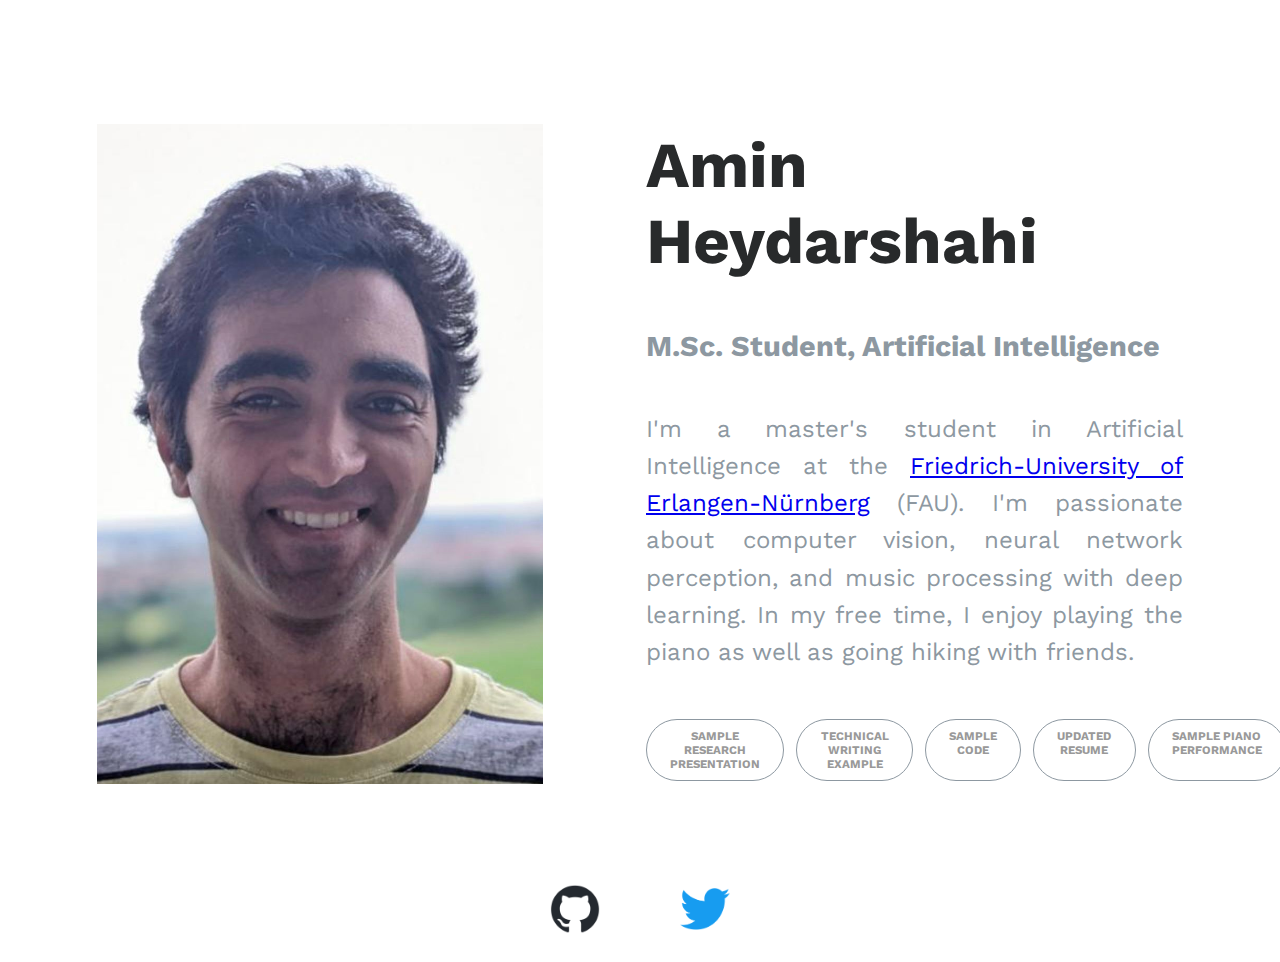
==== index.html @ f85bad93 "fix links" ====
<!DOCTYPE html>
<html>

<head>
    <meta charset="UTF-8" />
    <meta http-equiv="X-UA-Compatible" content="IE=edge" />
    <!-- <meta name="viewport" content="width=device-width, initial-scale=1.0" /> -->
    <link rel="stylesheet" type="text/css" href="style.css" />
    <title>Amin Heydarshahi</title>
</head>

<body>
    <div class="portfolio-container">
        <div class="hero">
            <img src="img/amin.jpg"
                alt="An image of Amin" class="hero--image">
            <div class="hero--bio">
                <h1>Amin Heydarshahi</h1>
                <h3>M.Sc. Student, Artificial Intelligence</h3>
                <p class="basic-info">I'm a master's student in Artificial Intelligence at the <a href="https://www.fau.eu/">Friedrich-University of 
                    Erlangen-Nürnberg</a> (FAU). I'm passionate about computer vision, neural network perception, and music processing with deep learning.
                In my free time, I enjoy playing the piano as well as going hiking with friends.</p>
                <nav>
                    
                    <a href="files/Final_Presentation.pptx" class="nav--btn">Sample Research Presentation</a>
                    <a href="files/report-funkmusic.pdf" class="nav--btn">Technical Writing Example</a>
                    <a href="https://github.com/heydarshahi/Biological_Learning" class="nav--btn">Sample Code</a>
                    <a href="files/resume.pdf" class="nav--btn">Updated Resume</a>
                    <a href="https://www.youtube.com/watch?v=BxjLahNZMuI" class="nav--btn">Sample Piano Performance</a>
                </nav>
            </div>
        </div>
        <p></p>

        <footer>
            <a href="https://github.com/heydarshahi"> 
                <img class="footer-item" src="img/github-mark.png"/>
            </a>
            <a href="https://x.com/heydarshahi">
                <img class="footer-item" src="img/twitter.png" />
            </a>
        </footer>
    </div>

</body>

</html>
---- style.css ----
@import url('https://fonts.googleapis.com/css2?family=Work+Sans:wght@400;700&display=swap');

* {
  margin: 0;
  padding: 0;
  box-sizing: border-box;
}

:root {
  --accent: #00b8ff;
  --dark-grey: #282a2b;
  --light-grey: #8d98a1;
}

body {
  font-family: 'Work Sans', sans-serif;
  font-weight: regular;
  color: var(--light-grey);
}

.portfolio-container {
  width: 1134px;
  max-width: 100%;
  margin: 0px auto;
  padding: 1.5em;
}

.hero {
  height: 860px;
  display: grid;
  grid-template-columns: repeat(12,minmax(10px,1fr));
  grid-column-gap: 12px;
}

.hero--image {
  width: 100%;
  height: 100%;
  object-fit: cover;
  grid-column: 1 / span 5;
  padding: 100px 0;
}

.hero--bio {
  grid-column: 7 / span 6;
  display: flex;
  flex-direction: column;
  justify-content: center;
}

h1 {
  font-size: 4rem;
  color: var(--dark-grey);
  margin-bottom: .785em;
  /* position: relative; */
}

h1::before {
  content: "";
  width: 100px;
  height: 4px;
  position: absolute;
  background: #333;
  left: -135px;
  top: 30px; 
}

h3 {
  font-size: 1.8rem;
}

.basic-info {
  font-size: 1.5rem;
  line-height: 155%;
  padding-block: 2em;
  text-align: justify;
}

nav {
  display: flex;
  justify-content: flex-start;
}

.nav--btn {
  text-align:center;
  max-width: 150px;
  display: inline;
  text-decoration: none;
  font-weight: bold;
  text-transform: uppercase;
  font-size: .725rem;
  padding: .785em 2em;
  border: 1px solid var(--light-grey);
  border-radius: 100px;
  width: 100%;
  color: #999;
  margin-right: 12px;
}

.nav--btn:hover {
  color: var(--accent);
  border: 1px solid var(--accent);
}

.project-wrapper {
  display: grid;
  grid-template-columns: 1fr 1fr;
  margin-bottom: 5em;
  gap: 4em;
}

.project-thumbnail {
  object-fit: cover;
  width: 100%;
  height: 100%;
  transition: .2s ease;
  transition-property: all;
  transition-property: transform;
}

.project-thumbnail:hover {
  transform: scale(1.03);
}

.project-name {
  display: flex;
  flex-direction: column;
  justify-content: center;
}

.project-title {
  font-size: 1.4rem;
  color: var(--dark-grey);
  font-weight: bold;
}

.project-description {
  padding-block: 2em;
  line-height: 145%;
  max-width: 40ch;
}

footer {
  display: flex;
  justify-content: center;
  align-items: center;
  gap: 5em;
}

.footer-item {
    max-width: 50px;
    max-height: 50px;
}

footer > p:hover {
  color: var(--accent);
}

@media only screen and (max-width: 600px) {
    .portfolio-container {
      padding: 1em;
    }
  
    .hero {
      grid-template-columns: 1fr;
      height: auto;
      text-align: center;
    }
  
    .hero--image {
      grid-column: 1;
      padding: 0;
    }
  
    .hero--bio {
      grid-column: 1;
    }
  
    h1::before {
      left: 50%;
      transform: translateX(-50%);
    }
  
    nav {
      flex-direction: column;
      align-items: center;
    }
  
    .nav--btn {
      margin-bottom: 12px;
    }
  
    .project-wrapper {
      grid-template-columns: 1fr;
    }
  
    .project-thumbnail:hover {
      transform: none;
    }
  
    footer {
      flex-direction: column;
      gap: 2em;
    }
  }
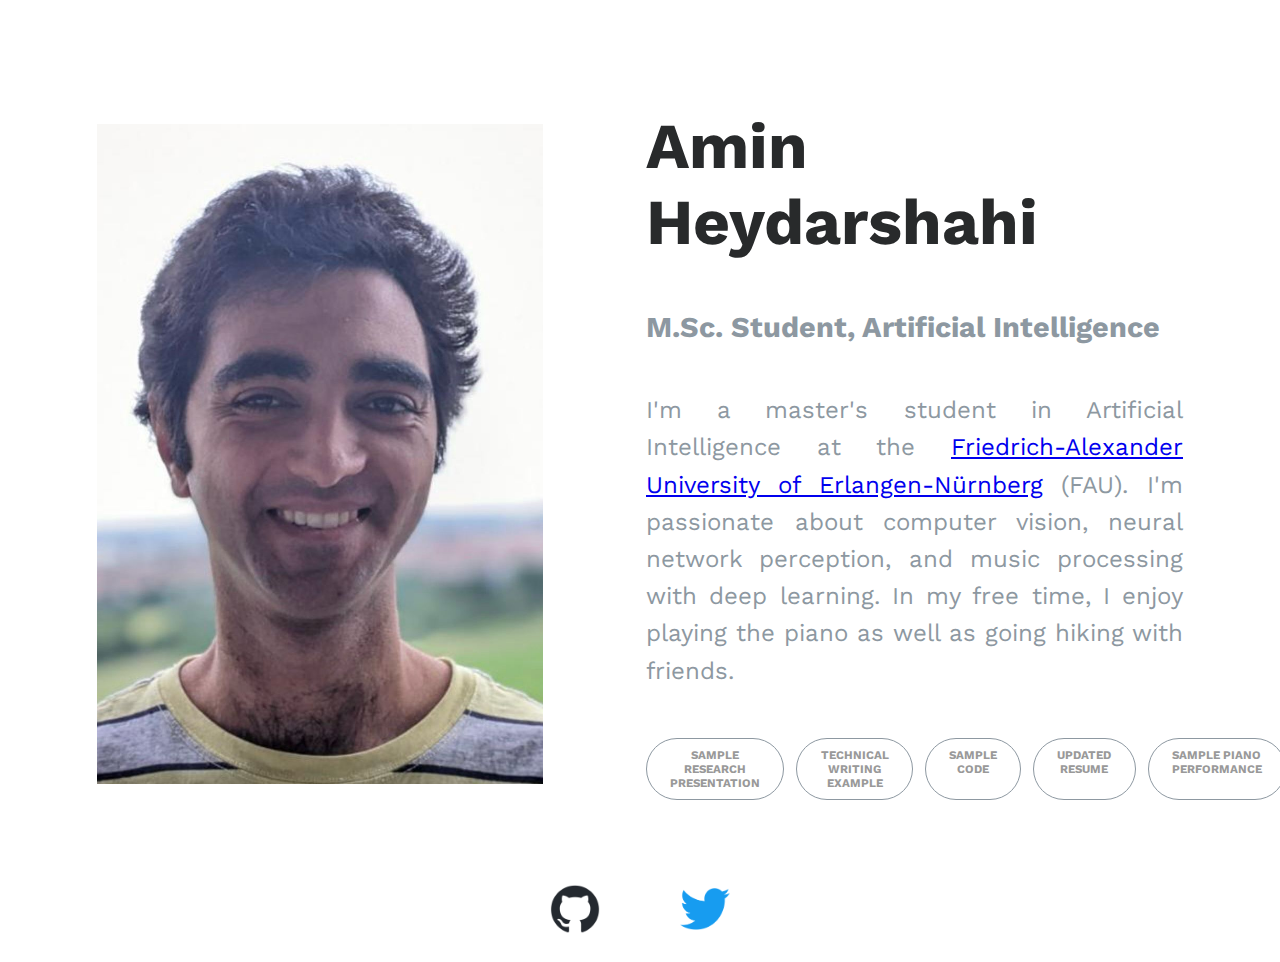
==== commit 521bd426: "update index.html" ====
--- a/index.html
+++ b/index.html
@@ -17,7 +17,7 @@
             <div class="hero--bio">
                 <h1>Amin Heydarshahi</h1>
                 <h3>M.Sc. Student, Artificial Intelligence</h3>
-                <p class="basic-info">I'm a master's student in Artificial Intelligence at the <a href="https://www.fau.eu/">Friedrich-University of 
+                <p class="basic-info">I'm a master's student in Artificial Intelligence at the <a href="https://www.fau.eu/">Friedrich-Alexander University of 
                     Erlangen-Nürnberg</a> (FAU). I'm passionate about computer vision, neural network perception, and music processing with deep learning.
                 In my free time, I enjoy playing the piano as well as going hiking with friends.</p>
                 <nav>
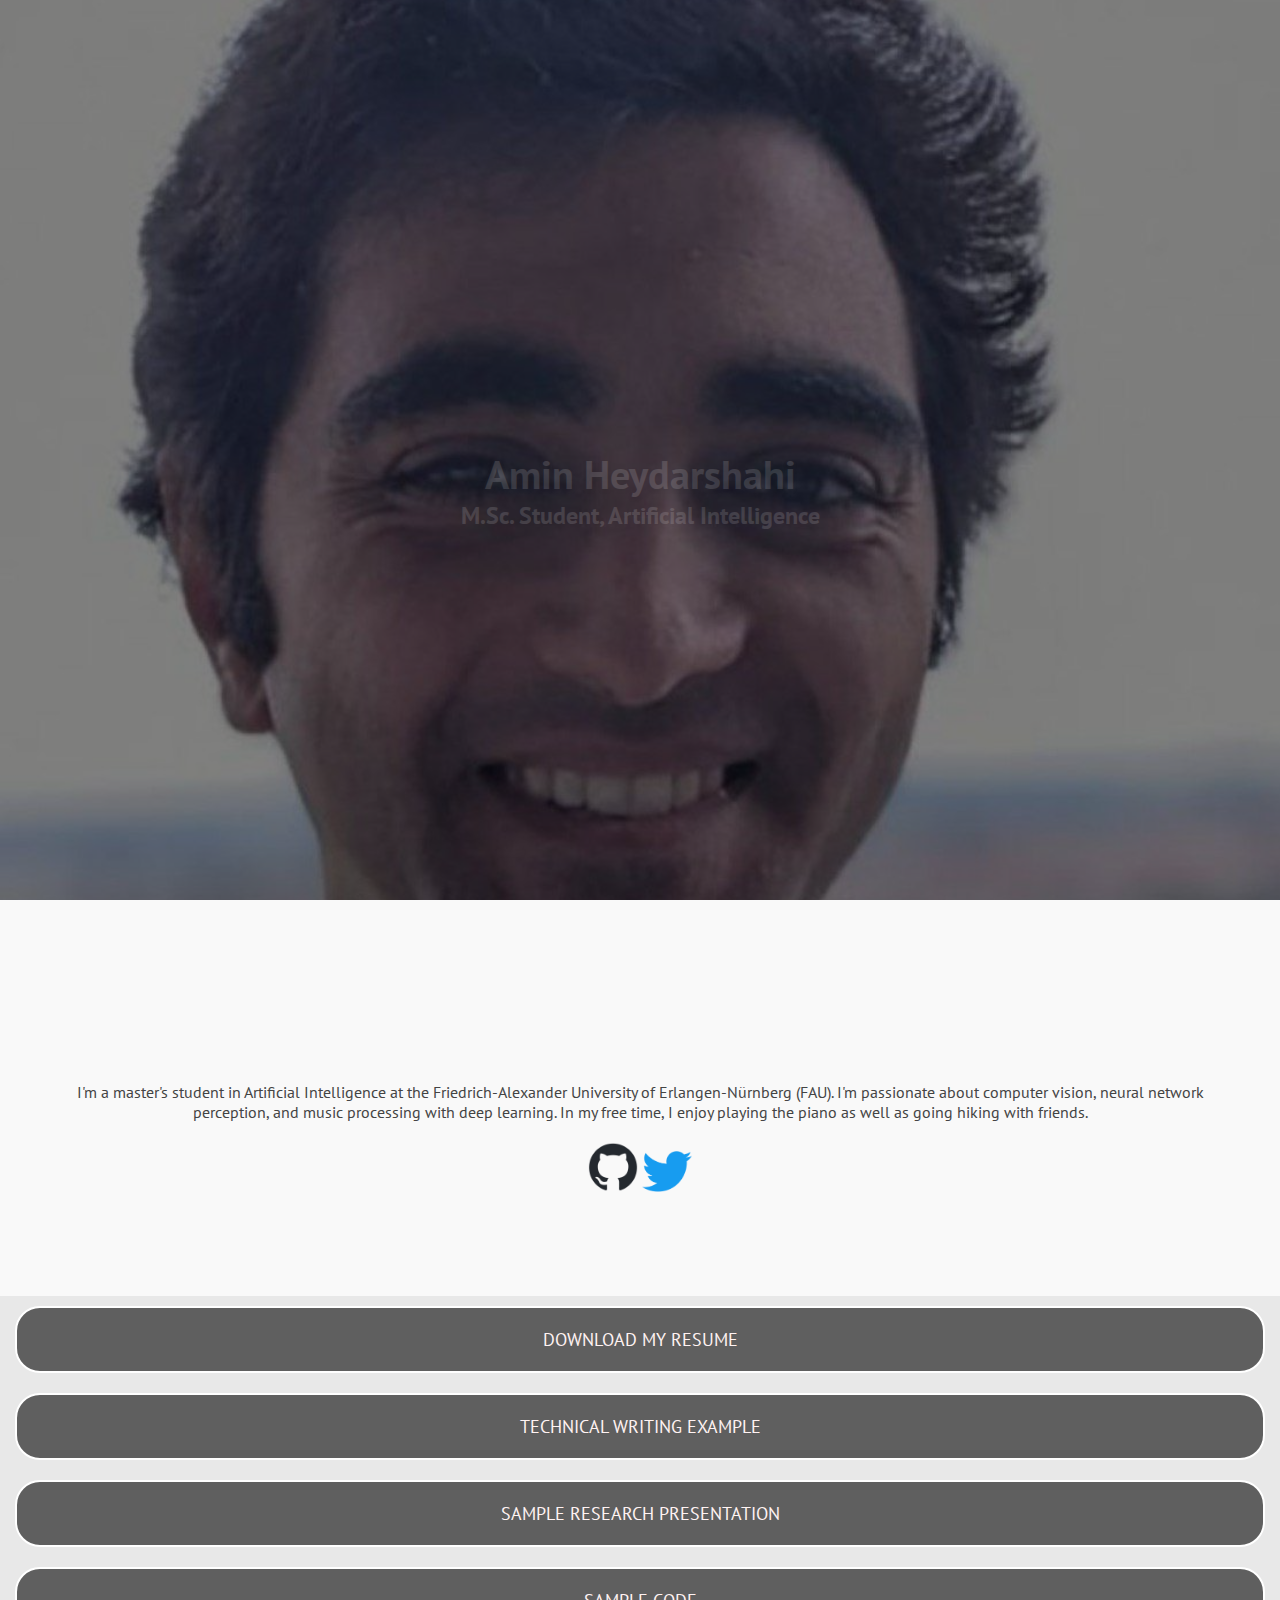
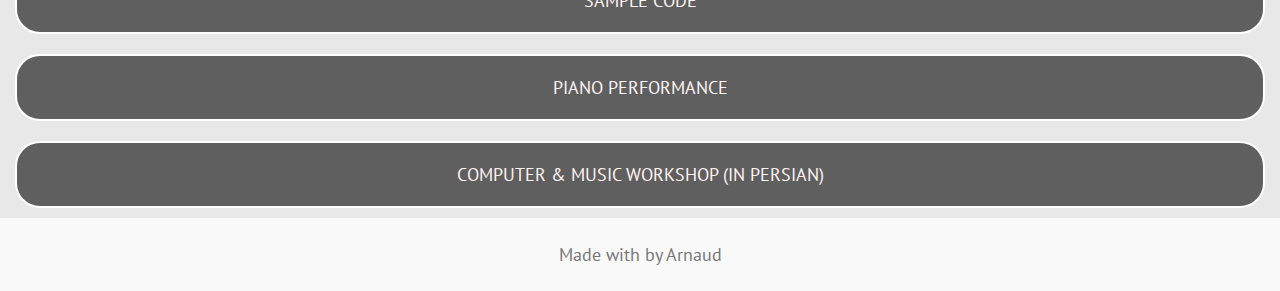
==== commit 9e5a5a92: "improve template" ====
--- a/index.html
+++ b/index.html
@@ -4,43 +4,298 @@
 <head>
     <meta charset="UTF-8" />
     <meta http-equiv="X-UA-Compatible" content="IE=edge" />
-    <!-- <meta name="viewport" content="width=device-width, initial-scale=1.0" /> -->
     <link rel="stylesheet" type="text/css" href="style.css" />
+    <script src="https://ajax.googleapis.com/ajax/libs/jquery/3.7.1/jquery.min.js"></script>
     <title>Amin Heydarshahi</title>
 </head>
 
 <body>
-    <div class="portfolio-container">
-        <div class="hero">
-            <img src="img/amin.jpg"
-                alt="An image of Amin" class="hero--image">
-            <div class="hero--bio">
-                <h1>Amin Heydarshahi</h1>
-                <h3>M.Sc. Student, Artificial Intelligence</h3>
-                <p class="basic-info">I'm a master's student in Artificial Intelligence at the <a href="https://www.fau.eu/">Friedrich-Alexander University of 
-                    Erlangen-Nürnberg</a> (FAU). I'm passionate about computer vision, neural network perception, and music processing with deep learning.
-                In my free time, I enjoy playing the piano as well as going hiking with friends.</p>
-                <nav>
-                    
-                    <a href="files/Final_Presentation.pptx" class="nav--btn">Sample Research Presentation</a>
-                    <a href="files/report-funkmusic.pdf" class="nav--btn">Technical Writing Example</a>
-                    <a href="https://github.com/heydarshahi/Biological_Learning" class="nav--btn">Sample Code</a>
-                    <a href="files/resume.pdf" class="nav--btn">Updated Resume</a>
-                    <a href="https://www.youtube.com/watch?v=BxjLahNZMuI" class="nav--btn">Sample Piano Performance</a>
-                </nav>
-            </div>
-        </div>
-        <p></p>
-
-        <footer>
+    
+    <section class="hero">
+        <div class="content">
+          <div class="header">
+            <h1>Amin Heydarshahi</h1>
+            <h2 style="color: white">M.Sc. Student, Artificial Intelligence</h2>
+          </div>
+        </div>
+      </section>
+      <section class="about-myself">
+        <div class="content">
+          <h2>Overview</h2>
+          <p class="basic-info">I'm a master's student in Artificial Intelligence at the <a href="https://www.fau.eu/">Friedrich-Alexander University of 
+            Erlangen-Nürnberg</a> (FAU). I'm passionate about computer vision, neural network perception, and music processing with deep learning.
+            In my free time, I enjoy playing the piano as well as going hiking with friends.</p>
+            
+            <p></p>
+            <br>
+            
             <a href="https://github.com/heydarshahi"> 
                 <img class="footer-item" src="img/github-mark.png"/>
             </a>
             <a href="https://x.com/heydarshahi">
                 <img class="footer-item" src="img/twitter.png" />
             </a>
-        </footer>
-    </div>
+        </div>
+      </section>
+
+      <section class="resume">
+        <div class="content">
+          <a href="files/resume.pdf" target="_blank">
+            <div class="btn-resume">
+              <i class="fa fa-download fa-2x" aria-hidden="true"></i>
+              <span>Download my resume<span>
+            </div>
+          </a>
+        </div>
+
+        <div class="content">
+          <a href="files/report-funkmusic.pdf" target="_blank">
+            <div class="btn-resume">
+              <i class="fa fa-download fa-2x" aria-hidden="true"></i>
+              <span>Technical Writing Example<span>
+            </div>
+          </a>
+        </div>
+
+        <div class="content">
+          <a href="files/Final_Presentation.pptx" target="_blank">
+            <div class="btn-resume">
+              <i class="fa fa-download fa-2x" aria-hidden="true"></i>
+              <span>Sample Research Presentation<span>
+            </div>
+          </a>
+        </div>
+
+        <div class="content">
+          <a href="https://github.com/heydarshahi/Biological_Learning" target="_blank">
+            <div class="btn-resume">
+              <i class="fa fa-download fa-2x" aria-hidden="true"></i>
+              <span>Sample Code<span>
+            </div>
+          </a>
+        </div>
+
+        <div class="content">
+          <a href="https://www.youtube.com/watch?v=BxjLahNZMuI" target="_blank">
+            <div class="btn-resume">
+              <i class="fa fa-download fa-2x" aria-hidden="true"></i>
+              <span>Piano Performance<span>
+            </div>
+          </a>
+        </div>
+
+        <div class="content">
+          <a href="https://www.youtube.com/watch?v=X_DZMHx_p6Q" target="_blank">
+            <div class="btn-resume">
+              <i class="fa fa-download fa-2x" aria-hidden="true"></i>
+              <span>Computer & Music Workshop (in Persian)<span>
+            </div>
+          </a>
+        </div>
+      </section>
+
+<!-- 
+      <section class="experience">
+        <div class="content">
+          <h1>Experiences</h1>
+          <ul>
+            <li>
+              <div class="experience-content hidden">
+                <h2>Company</h2>
+                <div class="experience-time">Jan - Jun 2016</div>
+                <p>Lorem ipsum dolor sit amet, consectetur adipisicing elit. Alias debitis praesentium itaque veniam dolorum cupiditate asperiores optio beatae, qui perferendis ipsam odit modi nemo natus corrupti neque quos distinctio facilis?</p>
+              </div>
+            </li>
+            <li>
+              <div class="experience-content hidden">
+                <h2>Company</h2>
+                <div class="experience-time">Jul - Dec 2015</div>
+                <p>Lorem ipsum dolor sit amet, consectetur adipisicing elit. Obcaecati quas, reiciendis quis sequi voluptatem consectetur adipisci accusamus hic vel vero ea ad iure! Natus, ipsum, enim aspernatur fugit voluptatibus similique?</p>
+              </div>
+            </li>
+            <li>
+              <div class="experience-content hidden">
+                <h2>Company</h2>
+                <div class="experience-time">Mar - Jun 2015</div>
+                <p>Lorem ipsum dolor sit amet, consectetur adipisicing elit. Obcaecati quas, reiciendis quis sequi voluptatem consectetur adipisci accusamus hic vel vero ea ad iure! Natus, ipsum, enim aspernatur fugit voluptatibus similique?</p>
+              </div>
+            </li>
+          </ul>
+        </div>
+      </section>
+      <section class="skills">
+        <div class="content">
+          <div class="development-wrapper">
+            <h2 class="development-title">Skills</h2>
+            <ul class="skills-bar-container">
+              <li>
+                <div class="progressbar-title">
+                  <h3>HTML5</h3>
+                  <span class="percent" id="html-pourcent"></span>
+                </div>
+                <div class="bar-container" data-percent="95">
+                  <span class="progressbar" id="progress-html"></span>
+                </div>
+              </li>
+              <li>
+                <div class="progressbar-title">
+                  <h3>CSS / SASS</h3>
+                  <span class="percent" id="css-pourcent"></span>
+                </div>
+                <div class="bar-container" data-percent="85">
+                  <span class="progressbar" id="progress-css"></span>
+                </div>
+              </li>
+              <li>
+                <div class="progressbar-title">
+                  <h3>JavaScript / jQuery</h3>
+                  <span class="percent" id="javascript-pourcent"></span>
+                </div>
+                <div class="bar-container" data-percent="80">
+                  <span class="progressbar" id="progress-javascript"></span>
+                </div>
+              </li>
+              <li>
+                <div class="progressbar-title">
+                  <h3>PHP</h3>
+                  <span class="percent" id="php-pourcent"></span>
+                </div>
+                <div class="bar-container" data-percent="65">
+                  <span class="progressbar" id="progress-php"></span>
+                </div>
+              </li>
+              <li>
+                <div class="progressbar-title">
+                  <h3>AngularJS</h3>
+                  <span class="percent" id="angular-pourcent"></span>
+                </div>
+                <div class="bar-container" data-percent="70">
+                  <span class="progressbar" id="progress-angular"></span>
+                </div>
+              </li>
+            </ul>
+          </div>
+          <div class="tools-knowledge-wrapper">
+            <div class="tools-wrapper">
+              <h2 class="title">Tools</h2>
+              <ul class="tools">
+                <li>
+                  <i class="fa fa-check" aria-hidden="true"></i>
+                  Photoshop
+                </li>
+                <li>
+                  <i class="fa fa-check" aria-hidden="true"></i>
+                  Adobe Illustrator
+                </li>
+                <li>
+                  <i class="fa fa-check" aria-hidden="true"></i>
+                  Sublime text
+                </li>
+              </ul>
+            </div>
+            <div class="knowledge-wrapper">
+              <h2 class="title">Knowledge</h2>
+              <ul class="knowledge">
+                <li>
+                  <i class="fa fa-check" aria-hidden="true"></i>
+                  Wireframing
+                </li>
+                <li>
+                  <i class="fa fa-check" aria-hidden="true"></i>
+                  Responsive design
+                </li>
+                <li>
+                  <i class="fa fa-check" aria-hidden="true"></i>
+                  ...
+                </li>
+              </ul>
+            </div>
+          </div>
+          <div class="clear"></div>
+        </div>
+        <div class="clear"></div>
+      </section>
+     
+
+
+      <section class="portfolio">
+        <div class="content">
+          
+          <h1>Some works</h1>
+          
+          <div class="projects">
+            
+            <div class="project">
+              <div class="project-image">
+                <img src="https://source.unsplash.com/WLUHO9A_xik/" alt=""/>
+              </div>
+              <div class="project-title">
+                <h2>Project #1</h2>
+              </div>
+              <div class="project-description">
+                <p>Lorem ipsum dolor sit amet, consectetur adipisicing elit. Eligendi asperiores odio libero, molestiae at suscipit totam sequi, delectus temporibus. Provident itaque illum animi cupiditate quaerat! Id inventore, excepturi sequi totam. Lorem ipsum dolor sit amet, consectetur adipisicing elit. Maiores iure ex repudiandae, enim maxime.</p>
+              </div>
+            </div>
+            <div class="project">
+              <div class="project-image">
+                <img src="https://source.unsplash.com/jd0hS7Vhn_A" alt=""/>
+              </div>
+              <div class="project-title">
+                <h2>Project #2</h2>
+              </div>
+              <div class="project-description">
+                <p>Lorem ipsum dolor sit amet, consectetur adipisicing elit. Excepturi magni consequatur dolores distinctio quod accusamus voluptatum obcaecati animi expedita rem odio explicabo veritatis voluptas ducimus voluptate earum laborum, qui maiores doloremque deserunt sapiente corporis et culpa, nihil fuga. Sit nemo maxime itaque maiores iure, similique ratione veritatis quidem nulla explicabo.</p>
+              </div>
+            </div>
+            <div class="project">
+              <div class="project-image">
+                <img src="https://source.unsplash.com/KonWFWUaAuk/" alt=""/>
+              </div>
+              <div class="project-title">
+                <h2>Project #3</h2>
+              </div>
+              <div class="project-description">
+                <p>Lorem ipsum dolor sit amet, consectetur adipisicing elit. Eligendi asperiores odio libero, molestiae at suscipit totam sequi, delectus temporibus. Provident itaque illum animi cupiditate quaerat! Id inventore, excepturi sequi totam. Lorem ipsum dolor sit amet, consectetur adipisicing elit. Maiores iure ex repudiandae, enim maxime.</p>
+              </div>
+            </div>
+          </div>
+        </div>
+      </section>
+      <section class="contact">
+        <div class="content">
+          <ul class="socials">
+            <li class="social">
+              <a href="#" target="_blank" class="email">
+                <i class="fa fa-envelope" aria-hidden="true"></i>
+              </a>
+            </li>
+            <li class="social">
+              <a href="#" target="_blank" class="twitter">
+                <i class="fa fa-twitter" aria-hidden="true"></i>
+              </a>
+            </li>
+            <li class="social">
+              <a href="#" target="_blank" class="linkedin">
+                <i class="fa fa-linkedin-square" aria-hidden="true"></i>
+              </a>
+            </li>
+            <li class="social">
+              <a href="#" target="_blank" class="codepen">
+                <i class="fa fa-codepen" aria-hidden="true"></i>
+              </a>
+            </li>
+          </ul>
+          <div class="clear"></div>
+        </div>
+      </section>
+    -->
+      <section class="footer">
+        <p>Made with <a href="https://codepen.io/ArnaudBalland/pen/LRYxYO"><i class="fa fa-heart" aria-hidden="true"></i> by Arnaud</a></p>
+      </section>
+
+      <script type="text/javascript" src="script.js"></script>
+
+
 
 </body>
 
--- a/style.css
+++ b/style.css
@@ -1,150 +1,372 @@
-@import url('https://fonts.googleapis.com/css2?family=Work+Sans:wght@400;700&display=swap');
-
-* {
+@import url(https://fonts.googleapis.com/css?family=PT+Sans);
+*,
+*:before,
+*:after {
   margin: 0;
   padding: 0;
   box-sizing: border-box;
 }
 
-:root {
-  --accent: #00b8ff;
-  --dark-grey: #282a2b;
-  --light-grey: #8d98a1;
-}
-
+html,
 body {
-  font-family: 'Work Sans', sans-serif;
-  font-weight: regular;
-  color: var(--light-grey);
-}
-
-.portfolio-container {
-  width: 1134px;
-  max-width: 100%;
-  margin: 0px auto;
-  padding: 1.5em;
-}
-
+  width: 100%;
+  height: 100%;
+}
+
+body {
+  color: #444;
+  background: #f9f9f9;
+  font-size: 16px;
+  font-family: "PT Sans", sans-serif;
+}
+
+a {
+  color: inherit;
+  text-decoration: none;
+}
+
+section {
+  position: relative;
+  width: 100%;
+}
+
+/*##### HERO SECTION #####*/
 .hero {
-  height: 860px;
-  display: grid;
-  grid-template-columns: repeat(12,minmax(10px,1fr));
-  grid-column-gap: 12px;
-}
-
-.hero--image {
-  width: 100%;
   height: 100%;
-  object-fit: cover;
-  grid-column: 1 / span 5;
-  padding: 100px 0;
-}
-
-.hero--bio {
-  grid-column: 7 / span 6;
-  display: flex;
-  flex-direction: column;
-  justify-content: center;
-}
-
-h1 {
-  font-size: 4rem;
-  color: var(--dark-grey);
-  margin-bottom: .785em;
-  /* position: relative; */
-}
-
-h1::before {
+  /* Credit image : Unsplash - Luke Chesser */
+  background: url("img/amin.jpg");
+  background-size: cover;
+  background-position: center;
+  background-attachment: fixed;
+}
+.hero .content {
+  background: rgba(0, 0, 0, 0.5);
+  width: 100%;
+  height: 100%;
+}
+.hero .content .header {
+  position: absolute;
+  top: 55%;
+  width: 100%;
+  transform: translate(0%, -50%);
+  text-align: center;
+  opacity: 0;
+}
+.hero .content .header h1 {
+  color: #fff;
+  font-size: 2.5em;
+  text-shadow: 0px 2px 3px #2d2d2d;
+}
+
+/*##### ABOUT MYSELF SECTION #####*/
+.about-myself {
+  padding: 50px 20px;
+}
+.about-myself .content {
+  text-align: center;
+}
+.about-myself .content h2 {
+  color: #3d3d3d;
+  font-size: 3em;
+  margin-bottom: 20px;
+  transform: translateY(-50px) scale(0);
+  transition: transform 0.7s;
+}
+.about-myself .content .aboutTitleVisible {
+  transform: translateX(0px) scale(1);
+}
+.about-myself .content p span {
+  color: #c0392b;
+  font-weight: bold;
+}
+
+/*##### EXPERIENCE SECTION #####*/
+.experience {
+  background: #1a1a1a;
+  padding: 50px 0;
+  overflow-x: hidden;
+}
+.experience .content {
+  text-align: center;
+}
+.experience .content h1 {
+  font-size: 2em;
+  color: #fff;
+}
+.experience .content ul {
+  padding: 50px 0;
+  list-style-type: none;
+}
+.experience .content ul li {
+  background: #f9f9f9;
+  position: relative;
+  margin-left: 20px;
+  width: 5px;
+  padding-bottom: 40px;
+}
+.experience .content ul li:last-child {
+  padding-bottom: 7px;
+}
+.experience .content ul li:before {
   content: "";
-  width: 100px;
-  height: 4px;
+  background: #1a1a1a;
   position: absolute;
-  background: #333;
-  left: -135px;
-  top: 30px; 
-}
-
-h3 {
-  font-size: 1.8rem;
-}
-
-.basic-info {
-  font-size: 1.5rem;
-  line-height: 155%;
-  padding-block: 2em;
-  text-align: justify;
-}
-
-nav {
-  display: flex;
-  justify-content: flex-start;
-}
-
-.nav--btn {
-  text-align:center;
-  max-width: 150px;
-  display: inline;
-  text-decoration: none;
+  left: 50%;
+  top: 0;
+  transform: translateX(-50%);
+  width: 20px;
+  height: 20px;
+  border: 4px solid #f9f9f9;
+}
+.experience .content ul li .hidden {
+  opacity: 0;
+  margin-left: 10vw;
+}
+.experience .content ul li .experience-content {
+  background: #f9f9f9;
+  position: relative;
+  top: 7px;
+  left: 48px;
+  width: calc(100vw - 100px);
+  padding: 20px;
+  text-align: center;
+  border-radius: 0 5px 5px;
+}
+.experience .content ul li .experience-content h2 {
+  font-size: 1.5em;
+  color: #3c3c3c;
+  padding-bottom: 10px;
+}
+.experience .content ul li .experience-content .experience-time {
+  color: #777;
+  font-size: 1.1em;
+  padding-bottom: 10px;
+}
+.experience .content ul li .experience-content p {
+  color: #1a1a1a;
+  font-size: 0.95em;
+}
+.experience .content ul li .experience-content:before {
+  content: "";
+  background: #f9f9f9;
+  position: absolute;
+  top: 0;
+  left: -35px;
+  width: 35px;
+  height: 5px;
+}
+
+/*##### SKILLS SECTION #####*/
+.skills {
+  padding: 70px 20px;
+}
+.skills .content .development-wrapper .development-title {
+  color: #3c3c3c;
+  font-size: 2em;
+  text-align: center;
+  margin-bottom: 20px;
+}
+.skills .content .development-wrapper .skills-bar-container {
+  position: relative;
+  width: 100%;
+  list-style-type: none;
+}
+.skills .content .development-wrapper .skills-bar-container li {
+  width: 100%;
+  margin-bottom: 20px;
+}
+.skills .content .development-wrapper .skills-bar-container li .progressbar-title {
+  color: #3c3c3c;
+  margin-bottom: 5px;
+}
+.skills .content .development-wrapper .skills-bar-container li .progressbar-title h3 {
+  display: inline-block;
+}
+.skills .content .development-wrapper .skills-bar-container li .progressbar-title .percent {
+  position: absolute;
+  right: 20px;
+  font-size: 1.1em;
+}
+.skills .content .development-wrapper .skills-bar-container li .bar-container {
+  background: #ececec;
+  position: relative;
+  width: 100%;
+  height: 10px;
+}
+.skills .content .development-wrapper .skills-bar-container li .bar-container .progressbar {
+  background: #34495e;
+  position: absolute;
+  width: 0%;
+  height: 100%;
+}
+.skills .content .tools-knowledge-wrapper {
+  width: 100%;
+}
+.skills .content .tools-knowledge-wrapper .tools-wrapper,
+.skills .content .tools-knowledge-wrapper .knowledge-wrapper {
+  position: relative;
+  padding: 20px 0;
+  widht: 100%;
+  text-align: center;
+}
+.skills .content .tools-knowledge-wrapper .tools-wrapper .title,
+.skills .content .tools-knowledge-wrapper .knowledge-wrapper .title {
+  color: #3c3c3c;
+  font-size: 2em;
+  margin-bottom: 10px;
+}
+.skills .content .tools-knowledge-wrapper .tools-wrapper ul,
+.skills .content .tools-knowledge-wrapper .knowledge-wrapper ul {
+  list-style-type: none;
+  margin-left: 40px;
+}
+.skills .content .tools-knowledge-wrapper .tools-wrapper ul li,
+.skills .content .tools-knowledge-wrapper .knowledge-wrapper ul li {
+  color: #444;
   font-weight: bold;
+  font-size: 1.1em;
+  text-align: left;
+}
+.skills .content .tools-knowledge-wrapper .tools-wrapper ul li i,
+.skills .content .tools-knowledge-wrapper .knowledge-wrapper ul li i {
+  color: #27ae60;
+}
+
+/*##### RESUME SECTION #####*/
+.resume {
+  background: #1a1a1a;
+  background-size: cover;
+  background-position: center;
+  background-repeat: no-repeat;
+}
+.resume .content {
+  background: rgba(255, 255, 255, 0.9);
+  padding: 10px 0;
+  text-align: center;
+}
+.resume .content a {
+  color: #fff3f3;
   text-transform: uppercase;
-  font-size: .725rem;
-  padding: .785em 2em;
-  border: 1px solid var(--light-grey);
-  border-radius: 100px;
-  width: 100%;
-  color: #999;
-  margin-right: 12px;
-}
-
-.nav--btn:hover {
-  color: var(--accent);
-  border: 1px solid var(--accent);
-}
-
-.project-wrapper {
-  display: grid;
-  grid-template-columns: 1fr 1fr;
-  margin-bottom: 5em;
-  gap: 4em;
-}
-
-.project-thumbnail {
-  object-fit: cover;
-  width: 100%;
-  height: 100%;
-  transition: .2s ease;
-  transition-property: all;
-  transition-property: transform;
-}
-
-.project-thumbnail:hover {
-  transform: scale(1.03);
-}
-
-.project-name {
-  display: flex;
-  flex-direction: column;
-  justify-content: center;
-}
-
-.project-title {
-  font-size: 1.4rem;
-  color: var(--dark-grey);
-  font-weight: bold;
-}
-
-.project-description {
-  padding-block: 2em;
-  line-height: 145%;
-  max-width: 40ch;
-}
-
-footer {
-  display: flex;
+}
+.resume .content a .btn-resume {
+  display: block;
+  font-size: 1.1em;
+  padding: 20px;
+  margin: 0 15px;
+  background: rgba(80, 80, 80, 0.9);
+  position: relative;
+  border: 2px solid #fff;
+  border-radius: 25px;
+  overflow: hidden;
+}
+/* .resume .content a .btn-resume span {
+  transition: opacity 0.5;
+} */
+.resume .content a .btn-resume i {
+  color: #fff;
+  position: absolute;
+  padding: 20px 0;
+  top: -80px;
+  width: 100%;
+  left: 0;
+  /* transition: top 0.5s; */
+}
+/* .resume .content a .btn-resume:hover span {
+  opacity: 1;
+  /* transition: opacity 0.4s; */
+/* }  */
+.resume .content a .btn-resume:hover i {
+  top: 0;
+}
+
+/*##### PORTFOLIO SECTION #####*/
+.portfolio {
+  background: #f9f9f9;
+  padding: 80px 0;
+}
+.portfolio .content {
+  text-align: center;
+}
+.portfolio .content h1 {
+  color: #3c3c3c;
+  font-size: 2em;
+  margin-bottom: 50px;
+}
+.portfolio .content .projects {
+  width: 100%;
+}
+.portfolio .content .projects .project {
+  color: #fff;
+  position: relative;
+  width: 80%;
+  margin-left: 10%;
+  margin-right: 10%;
+  margin-bottom: 10%;
+  overflow: hidden;
+}
+.portfolio .content .projects .project:last-child {
+  margin-bottom: 0;
+}
+.portfolio .content .projects .project .project-image img {
+  width: 100%;
+}
+.portfolio .content .projects .project .project-title {
+  color: #3c3c3c;
+  padding: 10px 0;
+}
+.portfolio .content .projects .project .project-description {
+  color: #444;
+}
+
+/*##### CONTACT SECTION #####*/
+.contact {
+  padding: 30px 0;
+}
+.contact .socials {
+  list-style-type: none;
+  width: 100%;
+}
+.contact .socials .social {
+  width: 25%;
+  float: left;
+  text-align: center;
+}
+.contact .socials .social a {
+  color: #3d3d3d;
+  font-size: 1.5em;
+  transition: color 0.3s;
+}
+.contact .socials .social .email:hover {
+  color: #c8a028;
+}
+.contact .socials .social .twitter:hover {
+  color: #57AEE7;
+}
+.contact .socials .social .linkedin:hover {
+  color: #0177B5;
+}
+.contact .socials .social .codepen:hover {
+  color: #707070;
+}
+.contact .clear {
+  clear: both;
+}
+
+.footer {
+  padding: 25px 0;
+  text-align: center;
+  display: block;
   justify-content: center;
   align-items: center;
   gap: 5em;
 }
+.footer p {
+  color: #777;
+  font-size: 1.1em;
+}
+.footer i {
+  color: #e74c3c;
+}
 
 .footer-item {
     max-width: 50px;
@@ -155,51 +377,170 @@
   color: var(--accent);
 }
 
-@media only screen and (max-width: 600px) {
-    .portfolio-container {
-      padding: 1em;
-    }
-  
-    .hero {
-      grid-template-columns: 1fr;
-      height: auto;
-      text-align: center;
-    }
-  
-    .hero--image {
-      grid-column: 1;
-      padding: 0;
-    }
-  
-    .hero--bio {
-      grid-column: 1;
-    }
-  
-    h1::before {
-      left: 50%;
-      transform: translateX(-50%);
-    }
-  
-    nav {
-      flex-direction: column;
-      align-items: center;
-    }
-  
-    .nav--btn {
-      margin-bottom: 12px;
-    }
-  
-    .project-wrapper {
-      grid-template-columns: 1fr;
-    }
-  
-    .project-thumbnail:hover {
-      transform: none;
-    }
-  
-    footer {
-      flex-direction: column;
-      gap: 2em;
-    }
-  }
-  +
+/* ############################
+        RESPONSIVE
+############################### */
+@media screen and (min-width: 480px) {
+  .skills .content .tools-knowledge-wrapper .tools-wrapper,
+  .skills .content .tools-knowledge-wrapper .knowledge-wrapper {
+    width: 50%;
+    float: left;
+    padding: 0;
+  }
+  .skills .content .tools-knowledge-wrapper .tools-wrapper ul,
+  .skills .content .tools-knowledge-wrapper .knowledge-wrapper ul {
+    margin-left: 0;
+  }
+  .skills .content .clear {
+    clear: both;
+  }
+}
+@media screen and (min-width: 640px) {
+  .about-myself {
+    padding: 100px 40px;
+  }
+  .skills {
+    padding-left: 0;
+    padding-right: 0;
+  }
+  .skills .content .development-wrapper {
+    width: 600px;
+    margin: auto;
+    margin-bottom: 50px;
+  }
+  .skills .content .tools-knowledge-wrapper {
+    width: 600px;
+    margin: auto;
+  }
+  .contact .content .socials {
+    width: 600px;
+    margin: auto;
+  }
+  footer {
+    flex-direction: column;
+    gap: 2em;
+  }
+}
+@media screen and (min-width: 960px) {
+  .experience .content ul li {
+    margin: 0 auto;
+  }
+  .experience .content ul li .experience-content {
+    width: 40vw;
+  }
+  .experience .content ul li:nth-child(odd) .experience-content {
+    left: 63px;
+  }
+  .experience .content ul li:nth-child(odd) .experience-content:before {
+    left: -50px;
+    width: 50px;
+  }
+  .experience .content ul li:nth-child(even) .experience-content {
+    left: calc(-40vw - 57px);
+    border-radius: 5px 0px 5px 5px;
+  }
+  .experience .content ul li:nth-child(even) .experience-content:before {
+    left: auto;
+    right: -50px;
+    width: 50px;
+  }
+  .experience .content ul li:nth-child(odd) .hidden {
+    margin-left: 10vw;
+  }
+  .experience .content ul li:nth-child(even) .hidden {
+    margin-left: -10vw;
+  }
+  .skills {
+    padding-left: 50px;
+    padding-right: 50px;
+  }
+  .skills .content {
+    max-width: 1100px;
+    margin: auto;
+  }
+  .skills .content .development-wrapper,
+  .skills .content .tools-knowledge-wrapper {
+    float: left;
+  }
+  .skills .content .development-wrapper {
+    margin-bottom: 0;
+    width: 60%;
+  }
+  .skills .content .tools-knowledge-wrapper {
+    width: 40%;
+    margin-top: 60px;
+  }
+  .skills .content .tools-knowledge-wrapper .tools-wrapper,
+  .skills .content .tools-knowledge-wrapper .knowledge-wrapper {
+    float: none;
+    margin: auto;
+  }
+  .skills .content .tools-knowledge-wrapper .tools-wrapper {
+    margin-bottom: 30px;
+  }
+  .portfolio .content .projects .project {
+    position: relative;
+    margin: auto;
+    margin-bottom: 3%;
+    width: 680px;
+    height: 450px;
+    overflow: hidden;
+  }
+  .portfolio .content .projects .project:hover .project-image {
+    transform: scale(0.5);
+  }
+  .portfolio .content .projects .project:hover .project-title, .portfolio .content .projects .project:hover .project-description {
+    opacity: 1;
+  }
+  .portfolio .content .projects .project .project-image {
+    position: absolute;
+    left: 0;
+    top: 0;
+    right: 0;
+    bottom: 0;
+    transition: transform 0.5s ease;
+    transform-origin: left top;
+    z-index: 3;
+    overflow: hidden;
+  }
+  .portfolio .content .projects .project .project-image img {
+    width: 100%;
+    height: auto;
+    min-height: 100%;
+    min-width: 100%;
+  }
+  .portfolio .content .projects .project .project-title,
+  .portfolio .content .projects .project .project-description {
+    position: absolute;
+    height: 50%;
+    opacity: 0;
+    transition: opacity 0.3s linear;
+    overflow: hidden;
+  }
+  .portfolio .content .projects .project .project-title {
+    width: 50%;
+    top: 0;
+    right: 0;
+    padding: 10px;
+    text-align: center;
+    display: table;
+  }
+  .portfolio .content .projects .project .project-title h2 {
+    font-size: 2em;
+    text-decoration: underline;
+    display: table-cell;
+    vertical-align: middle;
+  }
+  .portfolio .content .projects .project .project-description {
+    width: 100%;
+    top: 50%;
+    left: 0;
+    padding: 25px 10px;
+    text-align: left;
+  }
+  footer {
+    flex-direction: column;
+    gap: 2em;
+  }
+}/*# sourceMappingURL=style.css.map */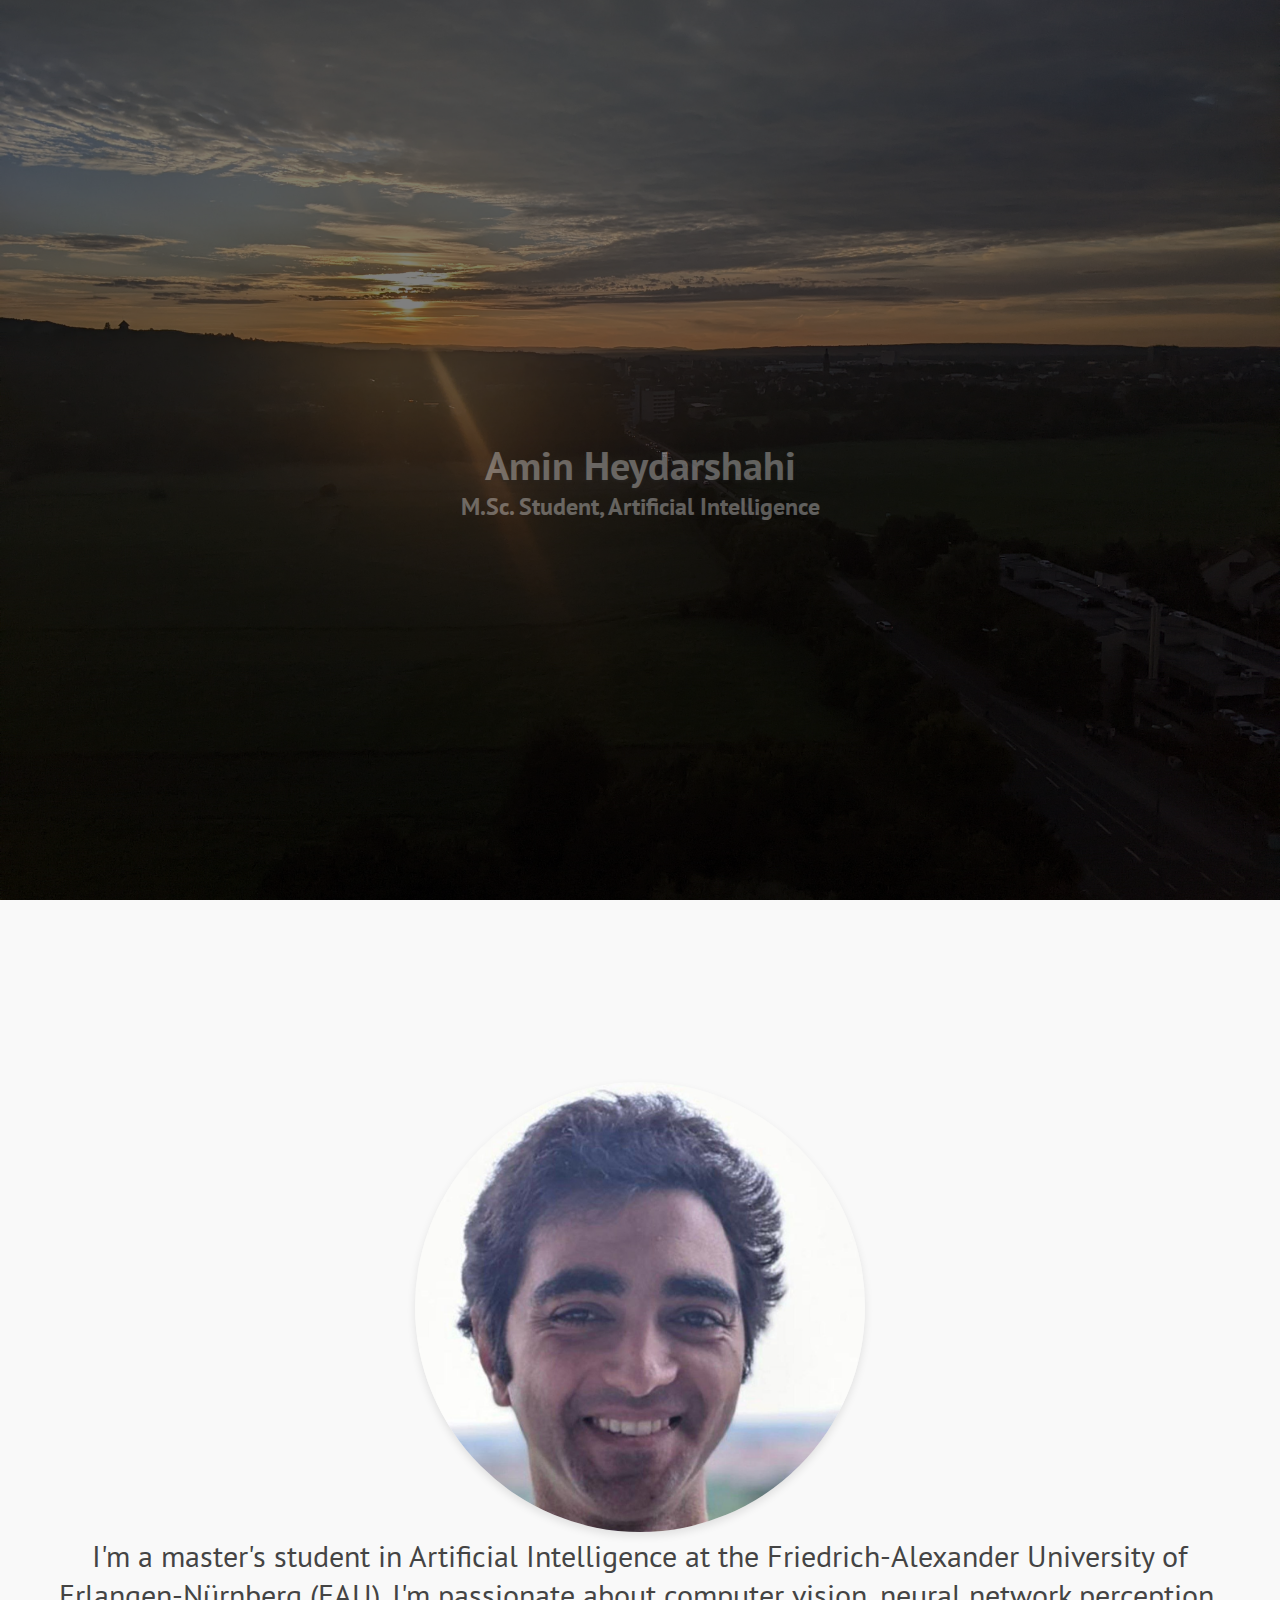
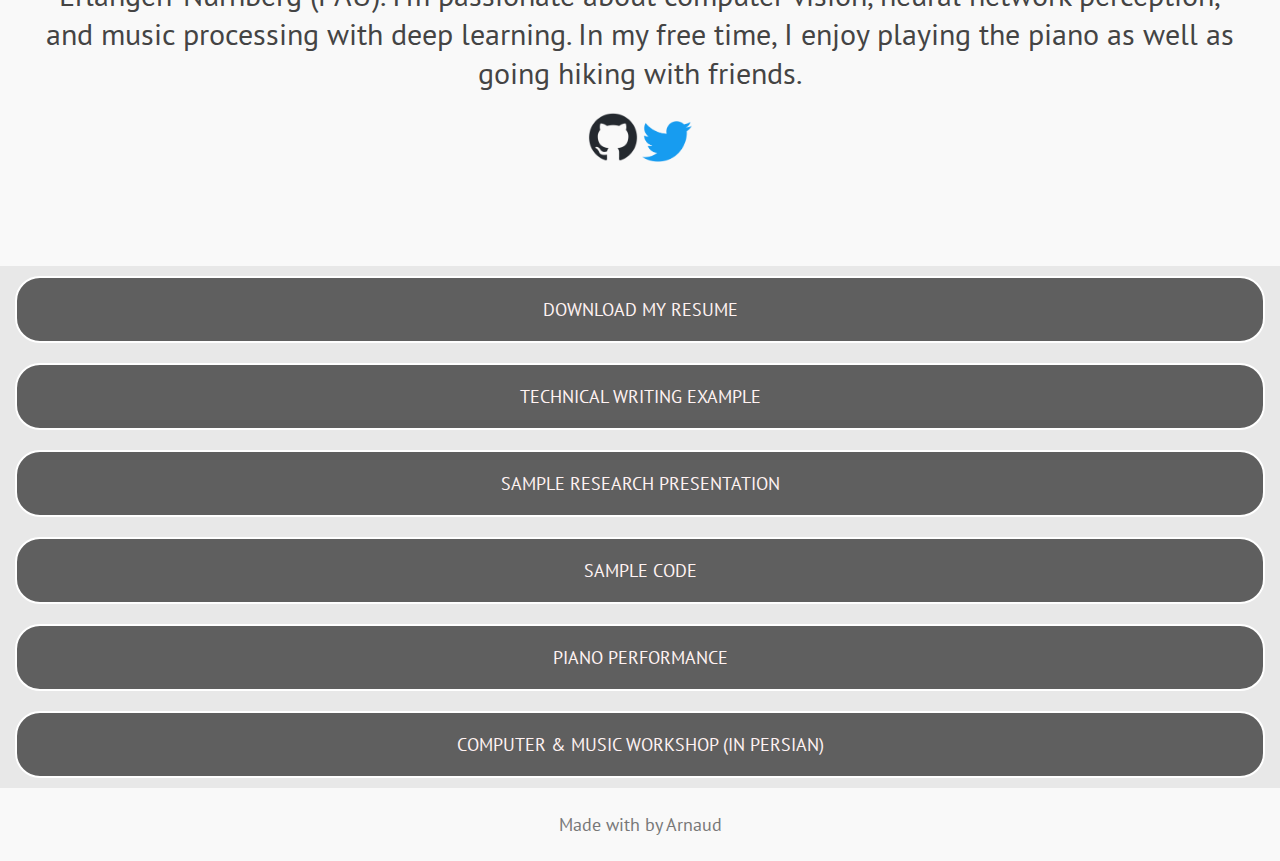
==== commit bf652c1e: "change profile image" ====
--- a/index.html
+++ b/index.html
@@ -22,6 +22,7 @@
       <section class="about-myself">
         <div class="content">
           <h2>Overview</h2>
+          <img src="img/amin.jpg" class="profile">
           <p class="basic-info">I'm a master's student in Artificial Intelligence at the <a href="https://www.fau.eu/">Friedrich-Alexander University of 
             Erlangen-Nürnberg</a> (FAU). I'm passionate about computer vision, neural network perception, and music processing with deep learning.
             In my free time, I enjoy playing the piano as well as going hiking with friends.</p>
--- a/style.css
+++ b/style.css
@@ -34,7 +34,7 @@
 .hero {
   height: 100%;
   /* Credit image : Unsplash - Luke Chesser */
-  background: url("img/amin.jpg");
+  background: url("img/sunset.jpg");
   background-size: cover;
   background-position: center;
   background-attachment: fixed;
@@ -79,6 +79,10 @@
   color: #c0392b;
   font-weight: bold;
 }
+.basic-info {
+  font-size: 30px;
+}
+
 
 /*##### EXPERIENCE SECTION #####*/
 .experience {
@@ -377,10 +381,25 @@
   color: var(--accent);
 }
 
+.profile {
+  width: 450px; /* Adjust the width as needed */
+  height: 450px; /* Adjust the height as needed */
+  border-radius: 50%; /* Creates a circular shape */
+  object-fit: cover; /* Ensures the image covers the entire container */
+  box-shadow: 0 4px 8px rgba(0, 0, 0, 0.1); /* Adds a subtle box shadow for a stylish effect */
+  transition: transform 0.3s ease-in-out; /* Adds a smooth transition effect */
+}
+
 
 /* ############################
         RESPONSIVE
 ############################### */
+@media only screen and (max-device-width: 1366px) {
+  .parallax {
+    background-attachment: scroll;
+  }
+}
+
 @media screen and (min-width: 480px) {
   .skills .content .tools-knowledge-wrapper .tools-wrapper,
   .skills .content .tools-knowledge-wrapper .knowledge-wrapper {
@@ -543,4 +562,4 @@
     flex-direction: column;
     gap: 2em;
   }
-}/*# sourceMappingURL=style.css.map */+}/*# sourceMappingURL=style.css.map */
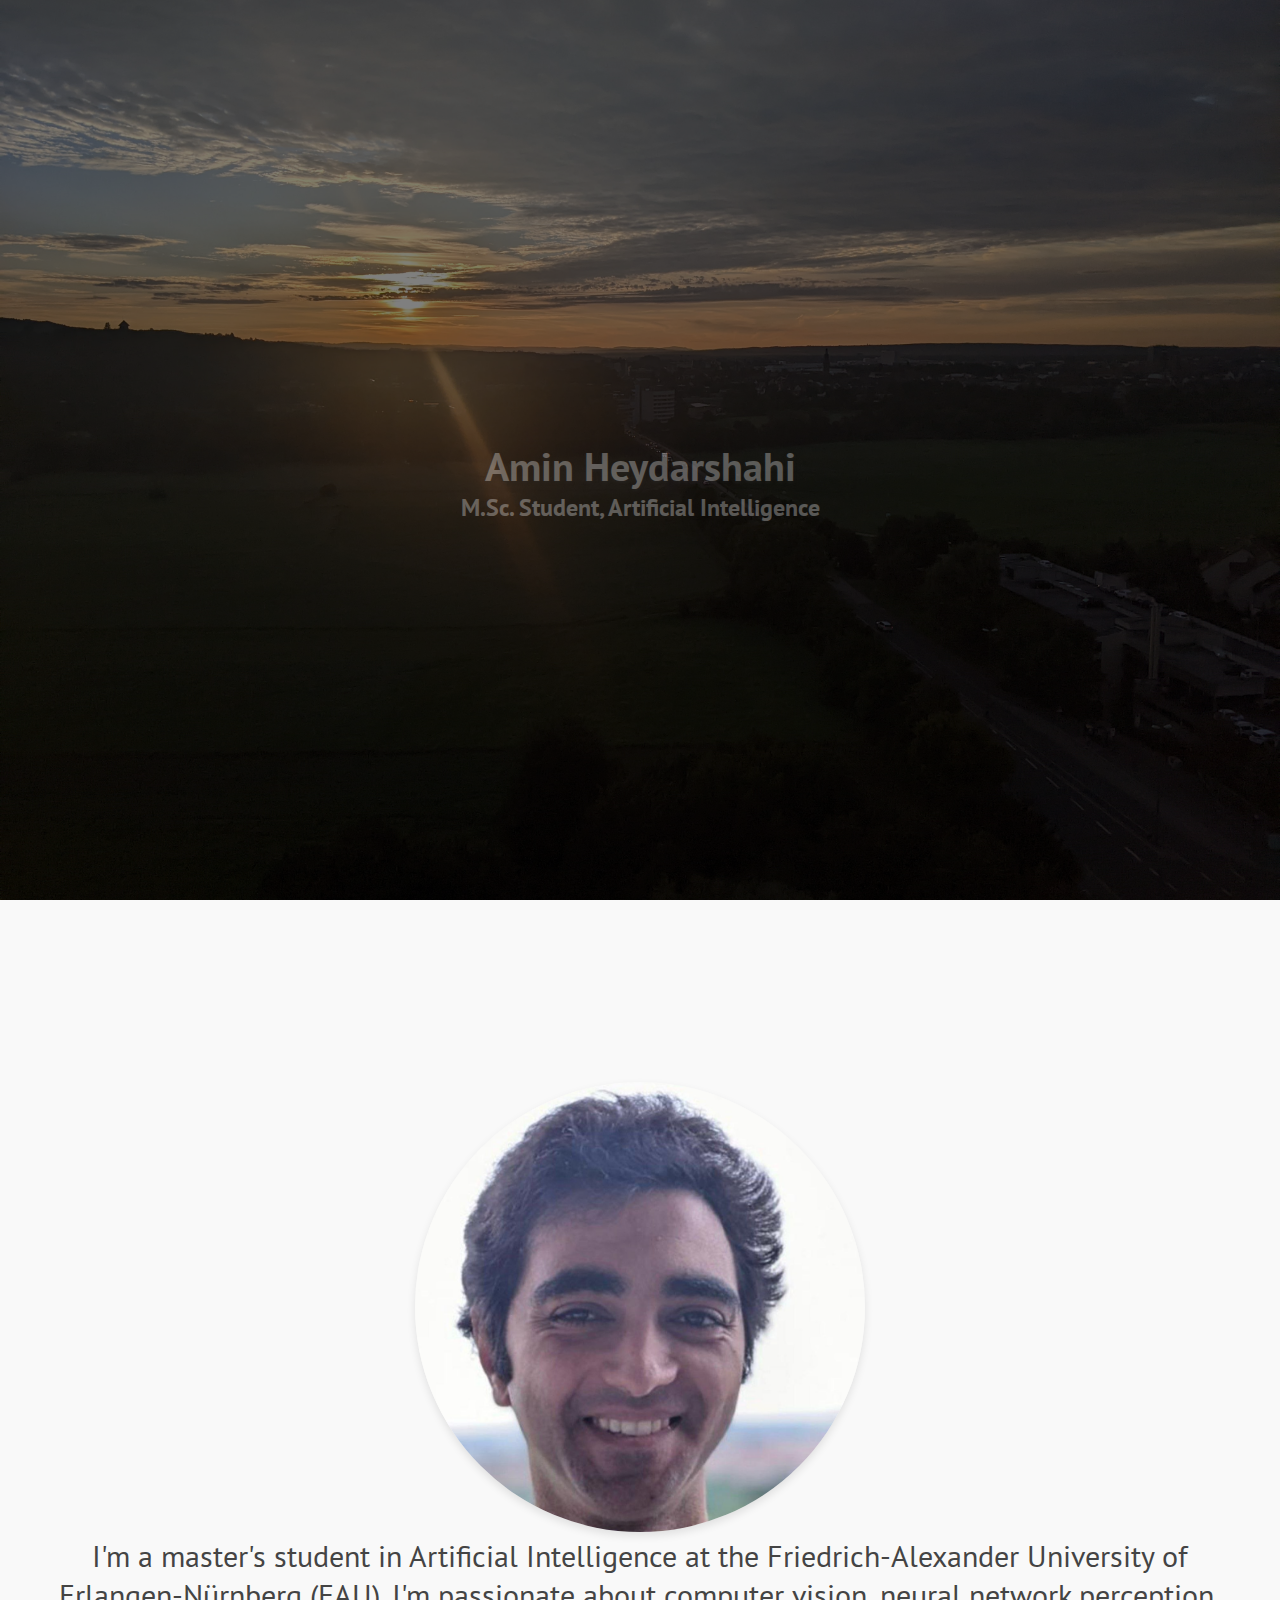
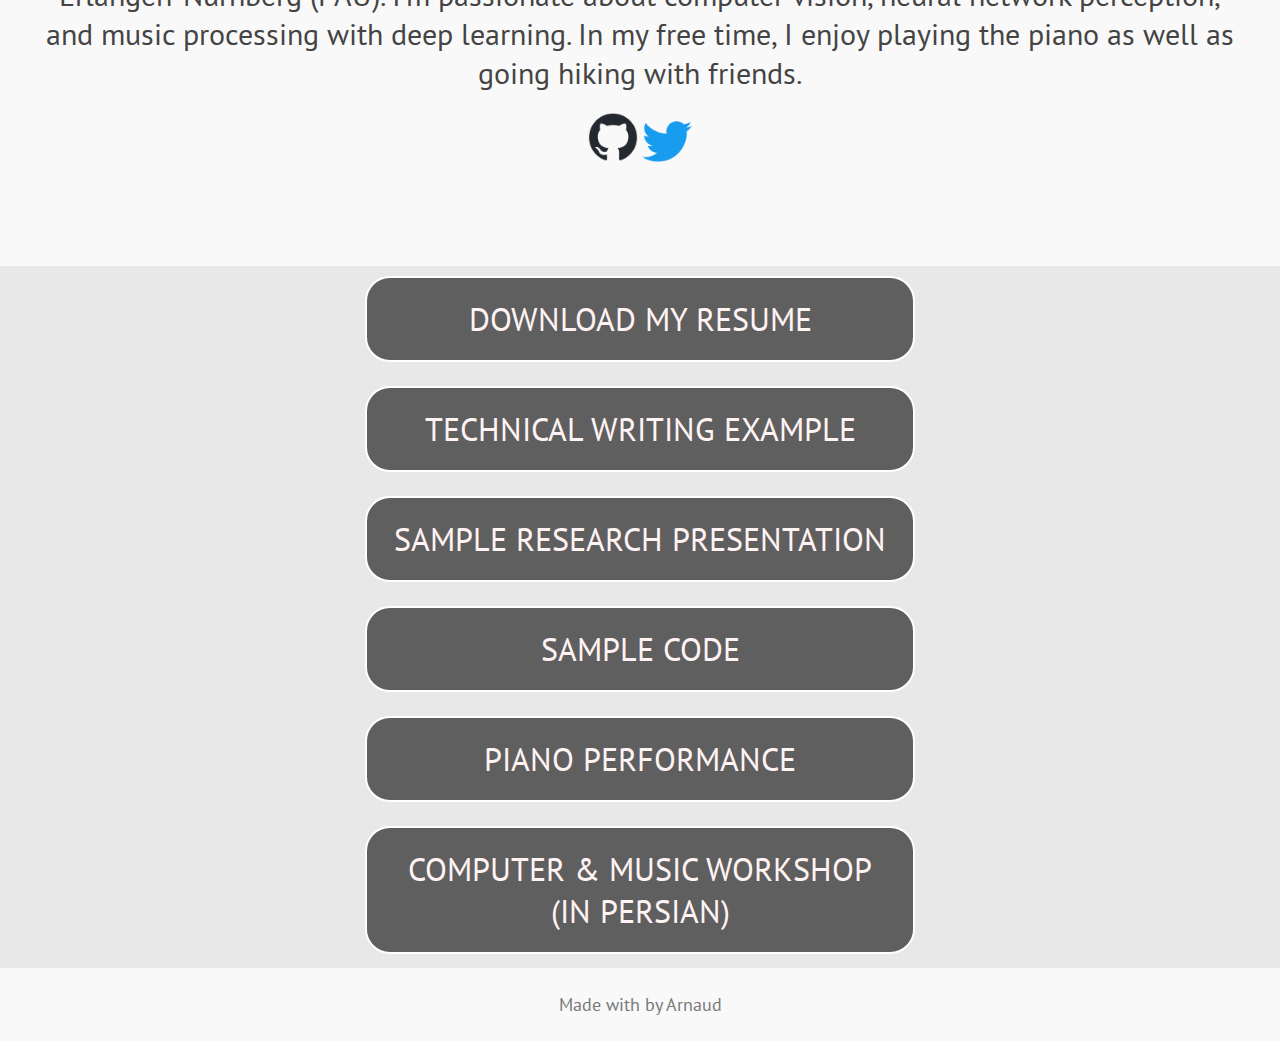
==== commit 8e875ab1: "add meta headers" ====
--- a/index.html
+++ b/index.html
@@ -4,6 +4,14 @@
 <head>
     <meta charset="UTF-8" />
     <meta http-equiv="X-UA-Compatible" content="IE=edge" />
+    <meta charset="UTF-8">
+    <meta name="description" content="Homepage of Amin Heydarshahi. I enjoy using neural networks on music, video, images. 
+    My research interests are neural network perception, cognitive computer vision, and deep learning.">
+    <meta name="keywords" content="Amin Heydarshahi, Heydarshahi, Seyed Mohammad Amin Heydarshahi, 
+    Neural Network Perception, Neural Network, Music Research, Music Information Retrieval, Deep Learning Researcher, 
+    Convolutional Neural Network, CNN">
+    <meta name="author" content="Amin Heydarshahi">
+
     <link rel="stylesheet" type="text/css" href="style.css" />
     <script src="https://ajax.googleapis.com/ajax/libs/jquery/3.7.1/jquery.min.js"></script>
     <title>Amin Heydarshahi</title>
--- a/style.css
+++ b/style.css
@@ -253,8 +253,8 @@
   text-transform: uppercase;
 }
 .resume .content a .btn-resume {
-  display: block;
-  font-size: 1.1em;
+  display: inline-block;
+  font-size: 2em;
   padding: 20px;
   margin: 0 15px;
   background: rgba(80, 80, 80, 0.9);
@@ -262,6 +262,7 @@
   border: 2px solid #fff;
   border-radius: 25px;
   overflow: hidden;
+  width: 550px;
 }
 /* .resume .content a .btn-resume span {
   transition: opacity 0.5;
@@ -395,12 +396,18 @@
         RESPONSIVE
 ############################### */
 @media only screen and (max-device-width: 1366px) {
+  .btn-resume {
+    font-size: 2.2em;
+  }
   .parallax {
     background-attachment: scroll;
   }
 }
 
 @media screen and (min-width: 480px) {
+  .btn-resume {
+    font-size: 2em;
+  }
   .skills .content .tools-knowledge-wrapper .tools-wrapper,
   .skills .content .tools-knowledge-wrapper .knowledge-wrapper {
     width: 50%;
@@ -416,6 +423,9 @@
   }
 }
 @media screen and (min-width: 640px) {
+  .btn-resume {
+    font-size: 2.2em;
+  }
   .about-myself {
     padding: 100px 40px;
   }
@@ -442,6 +452,8 @@
   }
 }
 @media screen and (min-width: 960px) {
+ 
+
   .experience .content ul li {
     margin: 0 auto;
   }
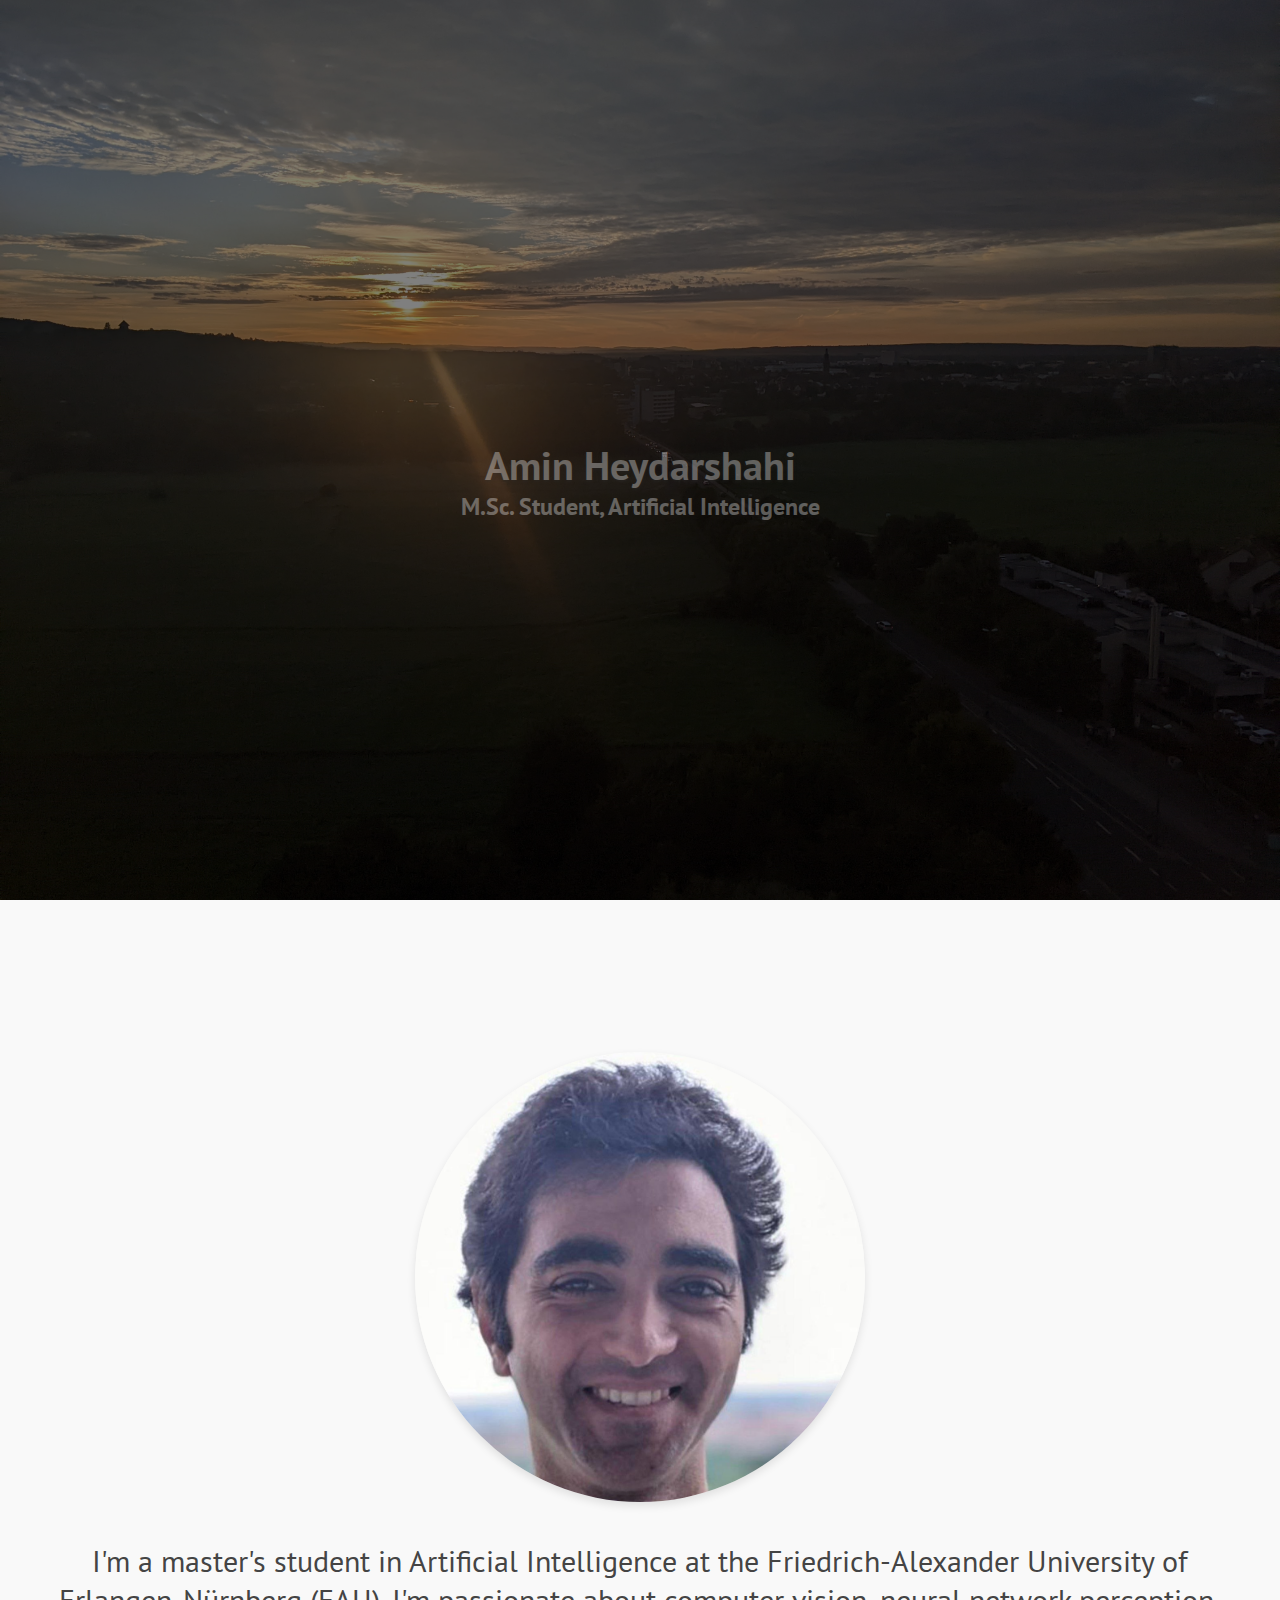
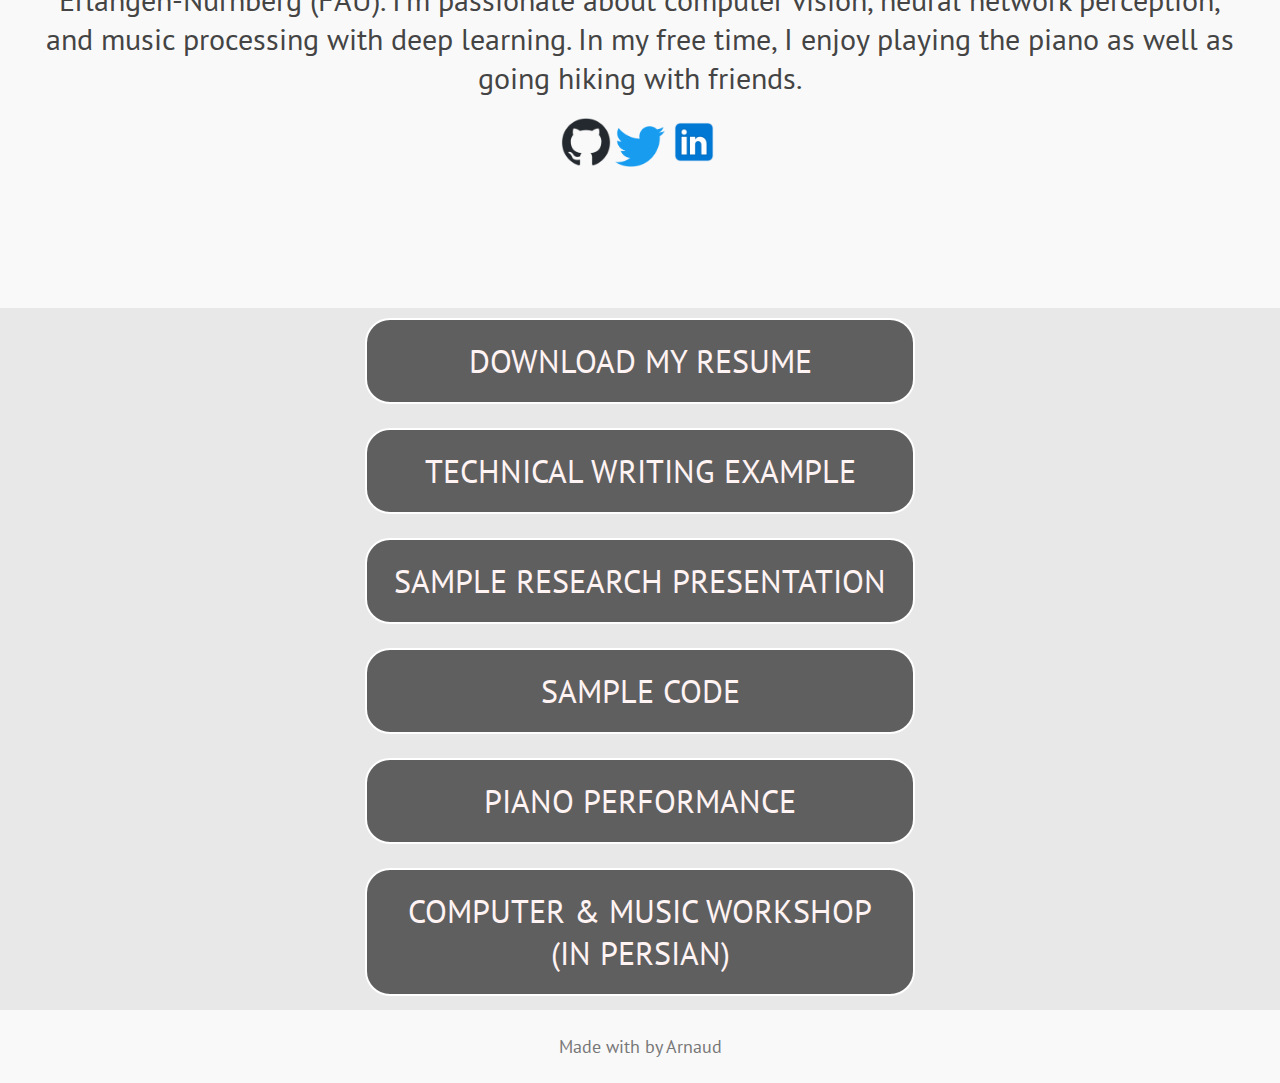
==== commit 01bf804a: "add linkedin icon" ====
--- a/index.html
+++ b/index.html
@@ -4,7 +4,6 @@
 <head>
     <meta charset="UTF-8" />
     <meta http-equiv="X-UA-Compatible" content="IE=edge" />
-    <meta charset="UTF-8">
     <meta name="description" content="Homepage of Amin Heydarshahi. I enjoy using neural networks on music, video, images. 
     My research interests are neural network perception, cognitive computer vision, and deep learning.">
     <meta name="keywords" content="Amin Heydarshahi, Heydarshahi, Seyed Mohammad Amin Heydarshahi, 
@@ -18,7 +17,6 @@
 </head>
 
 <body>
-    
     <section class="hero">
         <div class="content">
           <div class="header">
@@ -26,11 +24,12 @@
             <h2 style="color: white">M.Sc. Student, Artificial Intelligence</h2>
           </div>
         </div>
-      </section>
+    </section>
       <section class="about-myself">
         <div class="content">
-          <h2>Overview</h2>
+          <h2 >About Me</h2>
           <img src="img/amin.jpg" class="profile">
+
           <p class="basic-info">I'm a master's student in Artificial Intelligence at the <a href="https://www.fau.eu/">Friedrich-Alexander University of 
             Erlangen-Nürnberg</a> (FAU). I'm passionate about computer vision, neural network perception, and music processing with deep learning.
             In my free time, I enjoy playing the piano as well as going hiking with friends.</p>
@@ -44,15 +43,24 @@
             <a href="https://x.com/heydarshahi">
                 <img class="footer-item" src="img/twitter.png" />
             </a>
-        </div>
-      </section>
-
+            <a href="https://linkedin.com/in/amin-heydarshahi">
+              <img class="footer-item" src="img/linkedin.png" />
+          </a>
+        </div>
+      </section>
+      
+      <section class="about-myself">
+        <div class="content">
+          <h2>Sample Work</h2>
+        </div>
+      </section>
+      
       <section class="resume">
         <div class="content">
           <a href="files/resume.pdf" target="_blank">
             <div class="btn-resume">
               <i class="fa fa-download fa-2x" aria-hidden="true"></i>
-              <span>Download my resume<span>
+              <span>Download my resume</span>
             </div>
           </a>
         </div>
@@ -61,25 +69,25 @@
           <a href="files/report-funkmusic.pdf" target="_blank">
             <div class="btn-resume">
               <i class="fa fa-download fa-2x" aria-hidden="true"></i>
-              <span>Technical Writing Example<span>
-            </div>
-          </a>
+              <span>Technical Writing Example</span>
+            </div>
+            </a>
         </div>
 
         <div class="content">
           <a href="files/Final_Presentation.pptx" target="_blank">
             <div class="btn-resume">
               <i class="fa fa-download fa-2x" aria-hidden="true"></i>
-              <span>Sample Research Presentation<span>
+              <span>Sample Research Presentation</span>
             </div>
           </a>
         </div>
 
         <div class="content">
           <a href="https://github.com/heydarshahi/Biological_Learning" target="_blank">
-            <div class="btn-resume">
-              <i class="fa fa-download fa-2x" aria-hidden="true"></i>
-              <span>Sample Code<span>
+          <div class="btn-resume">
+            <i class="fa fa-download fa-2x" aria-hidden="true"></i>
+              <span>Sample Code</span>
             </div>
           </a>
         </div>
@@ -88,7 +96,7 @@
           <a href="https://www.youtube.com/watch?v=BxjLahNZMuI" target="_blank">
             <div class="btn-resume">
               <i class="fa fa-download fa-2x" aria-hidden="true"></i>
-              <span>Piano Performance<span>
+              <span>Piano Performance</span>
             </div>
           </a>
         </div>
@@ -97,7 +105,7 @@
           <a href="https://www.youtube.com/watch?v=X_DZMHx_p6Q" target="_blank">
             <div class="btn-resume">
               <i class="fa fa-download fa-2x" aria-hidden="true"></i>
-              <span>Computer & Music Workshop (in Persian)<span>
+              <span>Computer & Music Workshop (in Persian)</span>
             </div>
           </a>
         </div>
--- a/style.css
+++ b/style.css
@@ -383,12 +383,13 @@
 }
 
 .profile {
-  width: 450px; /* Adjust the width as needed */
-  height: 450px; /* Adjust the height as needed */
-  border-radius: 50%; /* Creates a circular shape */
-  object-fit: cover; /* Ensures the image covers the entire container */
-  box-shadow: 0 4px 8px rgba(0, 0, 0, 0.1); /* Adds a subtle box shadow for a stylish effect */
-  transition: transform 0.3s ease-in-out; /* Adds a smooth transition effect */
+  width: 450px; 
+  height: 450px; 
+  border-radius: 50%;
+  object-fit: cover;
+  box-shadow: 0 4px 8px rgba(0, 0, 0, 0.1);
+  transition: transform 0.3s ease-in-out; 
+  margin: 35px;
 }
 
 
@@ -427,7 +428,7 @@
     font-size: 2.2em;
   }
   .about-myself {
-    padding: 100px 40px;
+    padding: 35px 40px 10px 40px;
   }
   .skills {
     padding-left: 0;
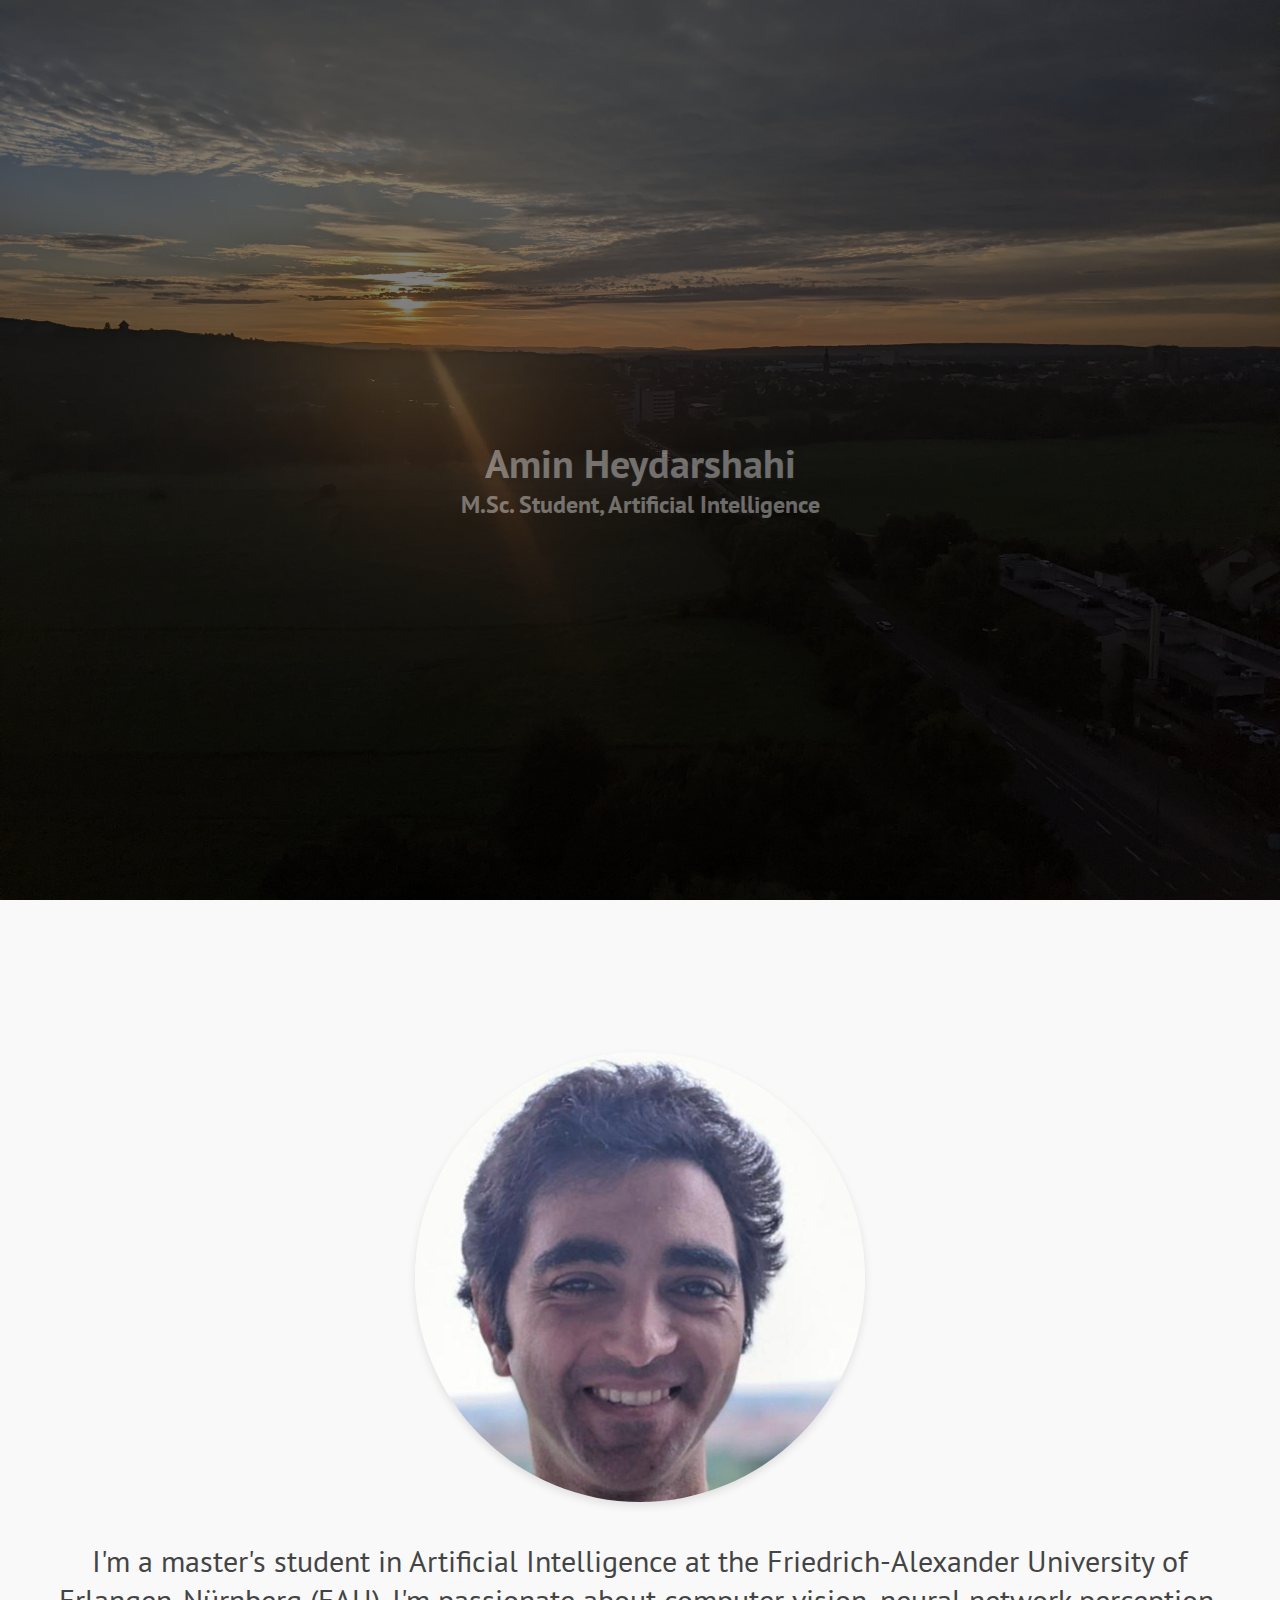
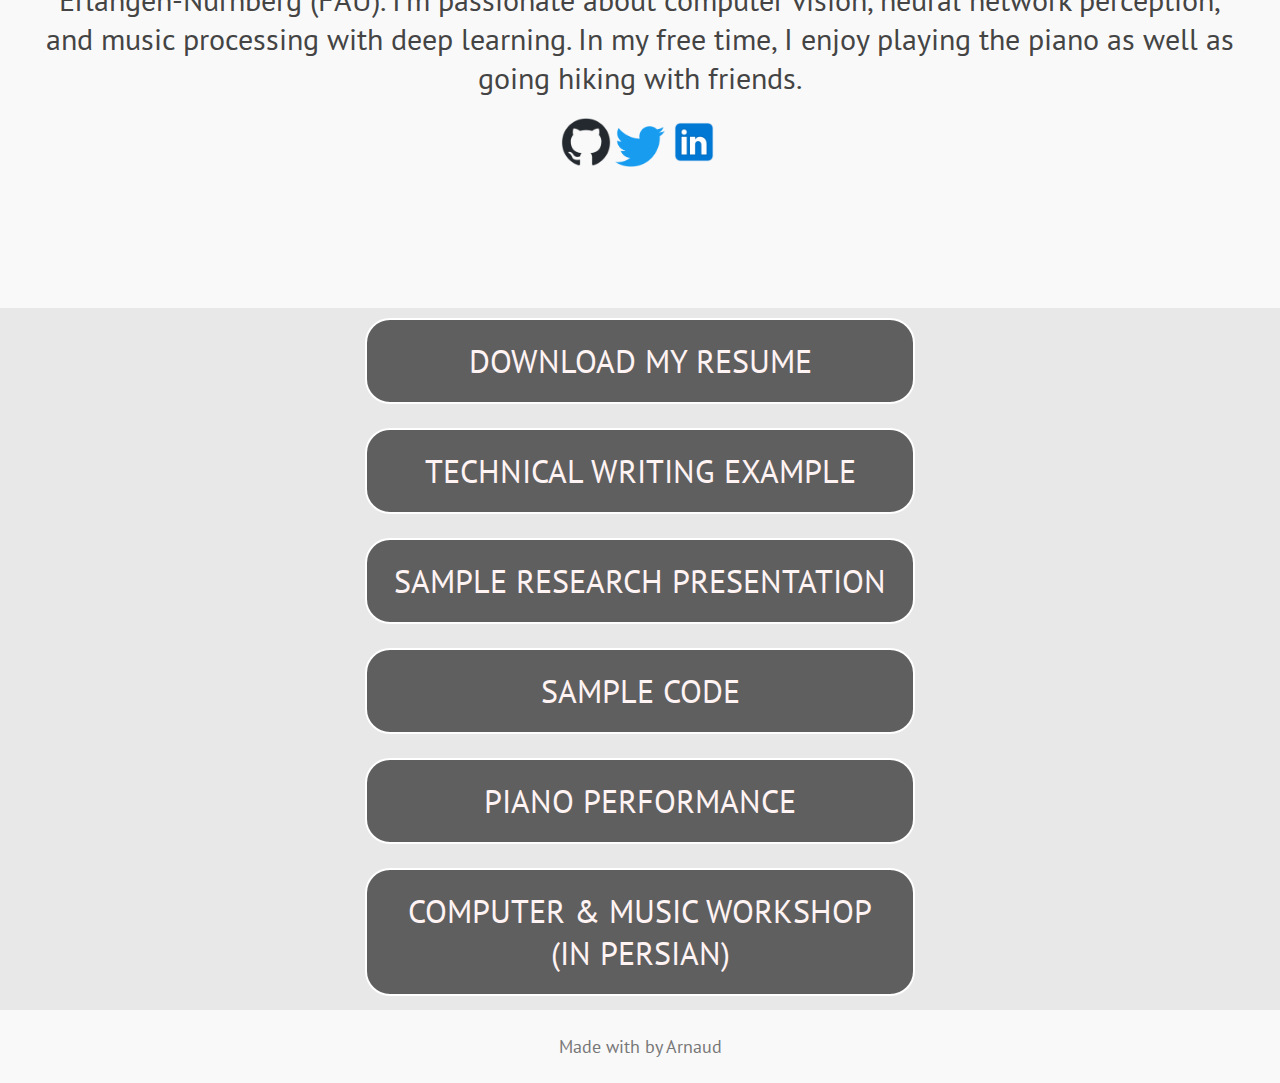
==== commit b48321a9: "add image meta" ====
--- a/index.html
+++ b/index.html
@@ -10,6 +10,7 @@
     Neural Network Perception, Neural Network, Music Research, Music Information Retrieval, Deep Learning Researcher, 
     Convolutional Neural Network, CNN">
     <meta name="author" content="Amin Heydarshahi">
+    <meta property="og:image" content="img/amin.jpg" />
 
     <link rel="stylesheet" type="text/css" href="style.css" />
     <script src="https://ajax.googleapis.com/ajax/libs/jquery/3.7.1/jquery.min.js"></script>
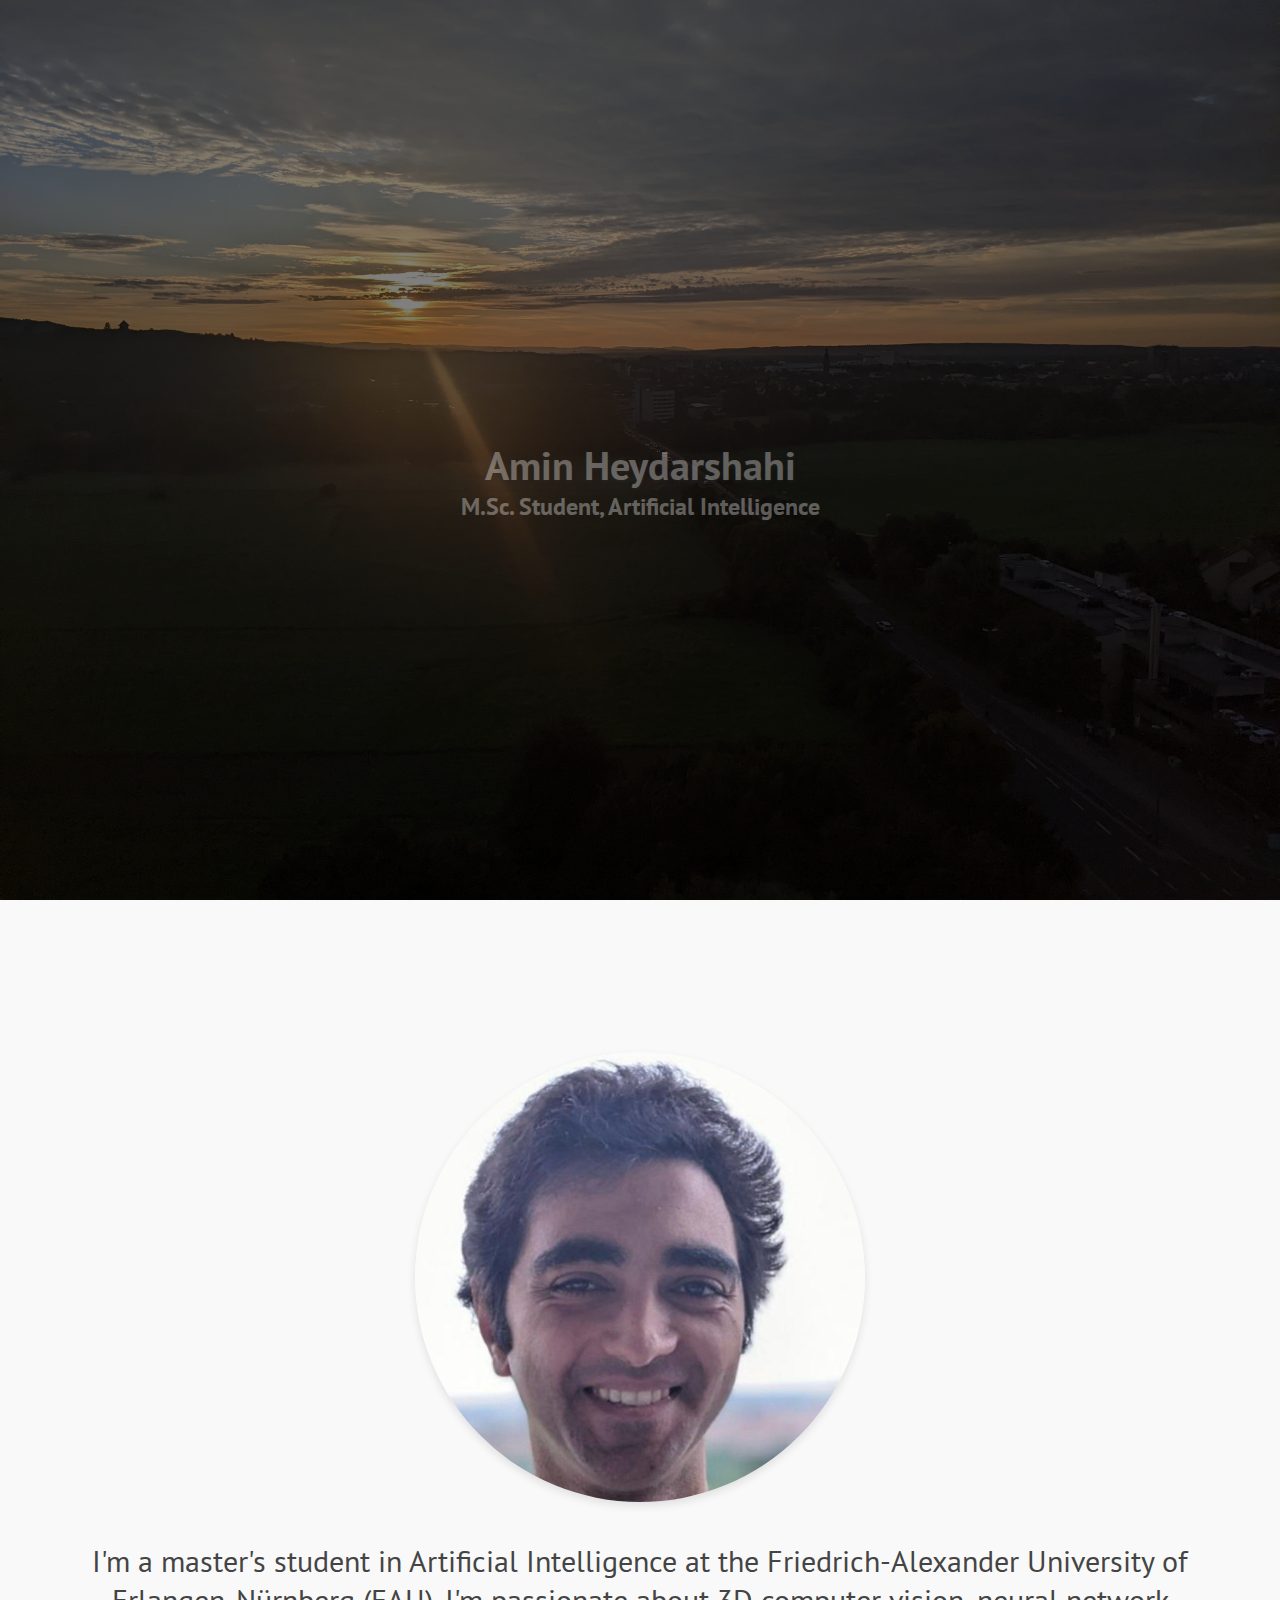
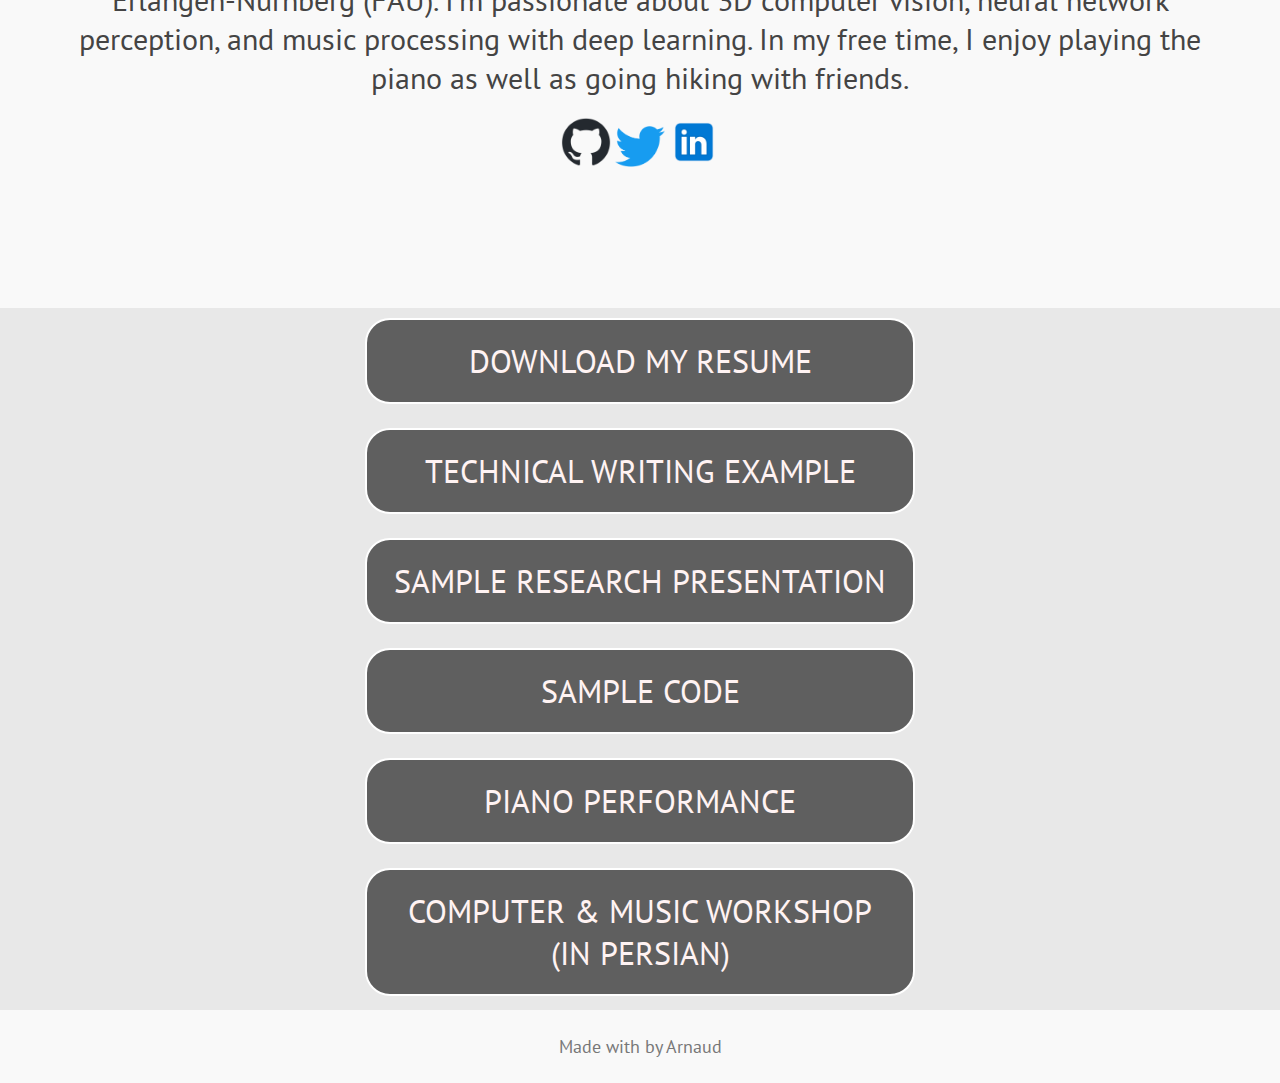
==== commit 98f9c497: "Update index.html" ====
--- a/index.html
+++ b/index.html
@@ -8,7 +8,7 @@
     My research interests are neural network perception, cognitive computer vision, and deep learning.">
     <meta name="keywords" content="Amin Heydarshahi, Heydarshahi, Seyed Mohammad Amin Heydarshahi, 
     Neural Network Perception, Neural Network, Music Research, Music Information Retrieval, Deep Learning Researcher, 
-    Convolutional Neural Network, CNN">
+    Convolutional Neural Network, CNN, Computer Vision">
     <meta name="author" content="Amin Heydarshahi">
     <meta property="og:image" content="img/amin.jpg" />
 
@@ -32,7 +32,7 @@
           <img src="img/amin.jpg" class="profile">
 
           <p class="basic-info">I'm a master's student in Artificial Intelligence at the <a href="https://www.fau.eu/">Friedrich-Alexander University of 
-            Erlangen-Nürnberg</a> (FAU). I'm passionate about computer vision, neural network perception, and music processing with deep learning.
+            Erlangen-Nürnberg</a> (FAU). I'm passionate about 3D computer vision, neural network perception, and music processing with deep learning.
             In my free time, I enjoy playing the piano as well as going hiking with friends.</p>
             
             <p></p>
@@ -317,4 +317,4 @@
 
 </body>
 
-</html>+</html>
